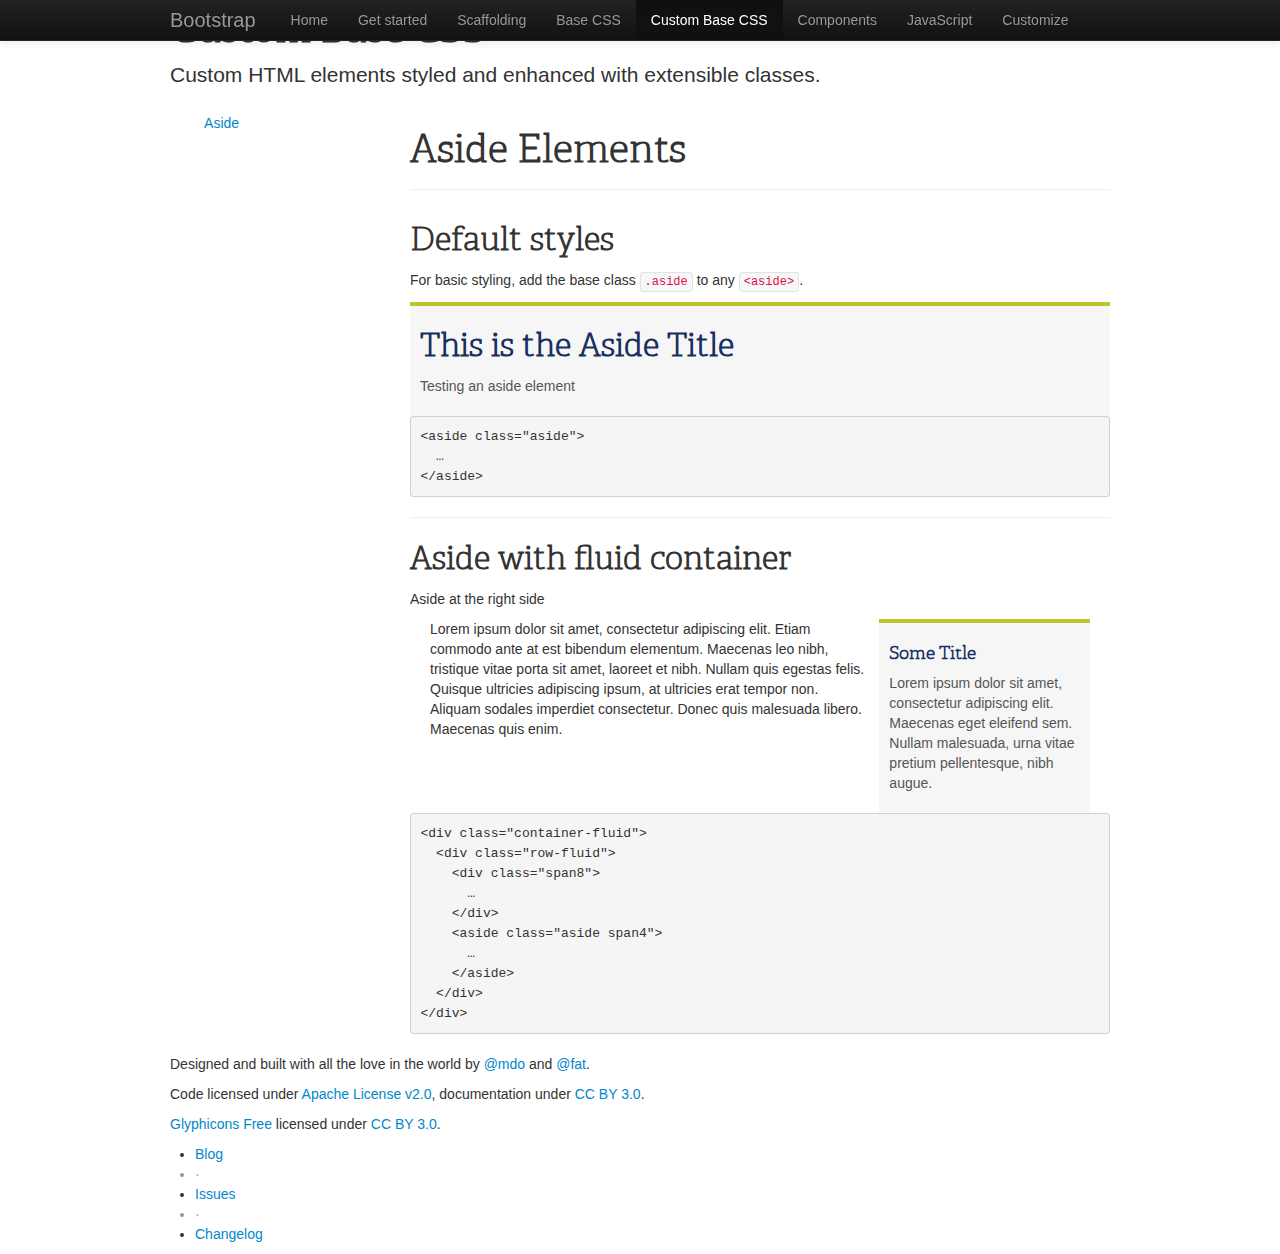
==== custom-base-css.html @ c55bcc76 "new version" ====
<!DOCTYPE html>
<html lang="en">
  <head>
    <meta charset="utf-8">
    <title>Custom · Bootstrap</title>
    <meta name="viewport" content="width=device-width, initial-scale=1.0">
    <meta name="description" content="">
    <meta name="author" content="">

    <!-- Le styles -->
    <link href="assets/css/bootstrap.css" rel="stylesheet">
    <link href="assets/css/bootstrap-responsive.css" rel="stylesheet">
    <link href="assets/css/docs.css" rel="stylesheet">
    <link href="assets/js/google-code-prettify/prettify.css" rel="stylesheet">

    <!-- Le HTML5 shim, for IE6-8 support of HTML5 elements -->
    <!--[if lt IE 9]>
      <script src="assets/js/html5shiv.js"></script>
    <![endif]-->

    <!-- Le fav and touch icons -->
    <link rel="apple-touch-icon-precomposed" sizes="144x144" href="assets/ico/apple-touch-icon-144-precomposed.png">
    <link rel="apple-touch-icon-precomposed" sizes="114x114" href="assets/ico/apple-touch-icon-114-precomposed.png">
      <link rel="apple-touch-icon-precomposed" sizes="72x72" href="assets/ico/apple-touch-icon-72-precomposed.png">
                    <link rel="apple-touch-icon-precomposed" href="assets/ico/apple-touch-icon-57-precomposed.png">
                                   <link rel="shortcut icon" href="assets/ico/favicon.png">

  </head>

  <body data-spy="scroll" data-target=".bs-docs-sidebar">

    <!-- Navbar
    ================================================== -->
    <div class="navbar navbar-inverse navbar-fixed-top">
      <div class="navbar-inner">
        <div class="container">
          <button type="button" class="btn btn-navbar" data-toggle="collapse" data-target=".nav-collapse">
            <span class="icon-bar"></span>
            <span class="icon-bar"></span>
            <span class="icon-bar"></span>
          </button>
          <a class="brand" href="./index.html">Bootstrap</a>
          <div class="nav-collapse collapse">
            <ul class="nav">
              <li class="">
                <a href="./index.html">Home</a>
              </li>
              <li class="">
                <a href="./getting-started.html">Get started</a>
              </li>
              <li class="">
                <a href="./scaffolding.html">Scaffolding</a>
              </li>
              <li class="">
                <a href="./base-css.html">Base CSS</a>
              </li>
              <li class="active">
                <a href="./custom-base-css.html">Custom Base CSS</a>
              </li>
              <li class="">
                <a href="./components.html">Components</a>
              </li>
              <li class="">
                <a href="./javascript.html">JavaScript</a>
              </li>
              <li class="">
                <a href="./customize.html">Customize</a>
              </li>
            </ul>
          </div>
        </div>
      </div>
    </div>

<!-- Subhead
================================================== -->
<header class="jumbotron subhead" id="overview">
  <div class="container">
    <h1>Custom Base CSS</h1>
    <p class="lead">Custom HTML elements styled and enhanced with extensible classes.</p>
  </div>
</header>


  <div class="container">

    <!-- Docs nav
    ================================================== -->
    <div class="row">
      <div class="span3 bs-docs-sidebar">
        <ul class="nav nav-list bs-docs-sidenav">
          <li><a href="#aside"><i class="icon-chevron-right"></i> Aside</a></li>
        </ul>
      </div>
      <div class="span9">



        <!-- Aside Elements
        ================================================== -->
        <section id="aside">
          <div class="page-header">
            <h1>Aside Elements</h1>
          </div>

          <h2>Default styles</h2>
          <p>For basic styling, add the base class <code>.aside</code> to any <code>&lt;aside&gt;</code>.</p>
          <div class="bs-docs-example">
            <aside class="aside">
              <h2>This is the Aside Title</h2>
              <p>Testing an aside element</p>
            </aside>
          </div>
<pre class="prettyprint linenums">
&lt;aside class="aside"&gt;
  …
&lt;/aside&gt;
</pre>

          <hr class="bs-docs-separator">

          <h2>Aside with fluid container</h2>
          <p>Aside at the right side</p>
          <div class="bs-docs-example">
            <div class="container-fluid">
              <div class="row-fluid">
                <div class="span8">
                  Lorem ipsum dolor sit amet, consectetur adipiscing elit. Etiam commodo ante at est bibendum elementum. Maecenas leo nibh, tristique vitae porta sit amet, laoreet et nibh. Nullam quis egestas felis. Quisque ultricies adipiscing ipsum, at ultricies erat tempor non. Aliquam sodales imperdiet consectetur. Donec quis malesuada libero. Maecenas quis enim. 
                </div>
                <aside class="aside span4">
                  <h4>Some Title</h4>
                  <p>Lorem ipsum dolor sit amet, consectetur adipiscing elit. Maecenas eget eleifend sem. Nullam malesuada, urna vitae pretium pellentesque, nibh augue.</p>
                </aside>
              </div>
            </div>
          </div>
<pre class="prettyprint linenums">
&lt;div class="container-fluid"&gt;  
  &lt;div class="row-fluid"&gt;  
    &lt;div class="span8"&gt;
      …
    &lt;/div&gt;
    &lt;aside class="aside span4"&gt;
      …
    &lt;/aside&gt;
  &lt;/div&gt;
&lt;/div&gt;
</pre>

        </section>



      </div>
    </div>

  </div>



    <!-- Footer
    ================================================== -->
    <footer class="footer">
      <div class="container">
        <p>Designed and built with all the love in the world by <a href="http://twitter.com/mdo" target="_blank">@mdo</a> and <a href="http://twitter.com/fat" target="_blank">@fat</a>.</p>
        <p>Code licensed under <a href="http://www.apache.org/licenses/LICENSE-2.0" target="_blank">Apache License v2.0</a>, documentation under <a href="http://creativecommons.org/licenses/by/3.0/">CC BY 3.0</a>.</p>
        <p><a href="http://glyphicons.com">Glyphicons Free</a> licensed under <a href="http://creativecommons.org/licenses/by/3.0/">CC BY 3.0</a>.</p>
        <ul class="footer-links">
          <li><a href="http://blog.getbootstrap.com">Blog</a></li>
          <li class="muted">&middot;</li>
          <li><a href="https://github.com/twitter/bootstrap/issues?state=open">Issues</a></li>
          <li class="muted">&middot;</li>
          <li><a href="https://github.com/twitter/bootstrap/blob/master/CHANGELOG.md">Changelog</a></li>
        </ul>
      </div>
    </footer>



    <!-- Le javascript
    ================================================== -->
    <!-- Placed at the end of the document so the pages load faster -->
    <script type="text/javascript" src="http://platform.twitter.com/widgets.js"></script>
    <script src="assets/js/jquery.js"></script>
    <script src="assets/js/bootstrap-transition.js"></script>
    <script src="assets/js/bootstrap-alert.js"></script>
    <script src="assets/js/bootstrap-modal.js"></script>
    <script src="assets/js/bootstrap-dropdown.js"></script>
    <script src="assets/js/bootstrap-scrollspy.js"></script>
    <script src="assets/js/bootstrap-tab.js"></script>
    <script src="assets/js/bootstrap-tooltip.js"></script>
    <script src="assets/js/bootstrap-popover.js"></script>
    <script src="assets/js/bootstrap-button.js"></script>
    <script src="assets/js/bootstrap-collapse.js"></script>
    <script src="assets/js/bootstrap-carousel.js"></script>
    <script src="assets/js/bootstrap-typeahead.js"></script>
    <script src="assets/js/bootstrap-affix.js"></script>

    <script src="assets/js/holder/holder.js"></script>
    <script src="assets/js/google-code-prettify/prettify.js"></script>

    <script src="assets/js/application.js"></script>



  </body>
</html>
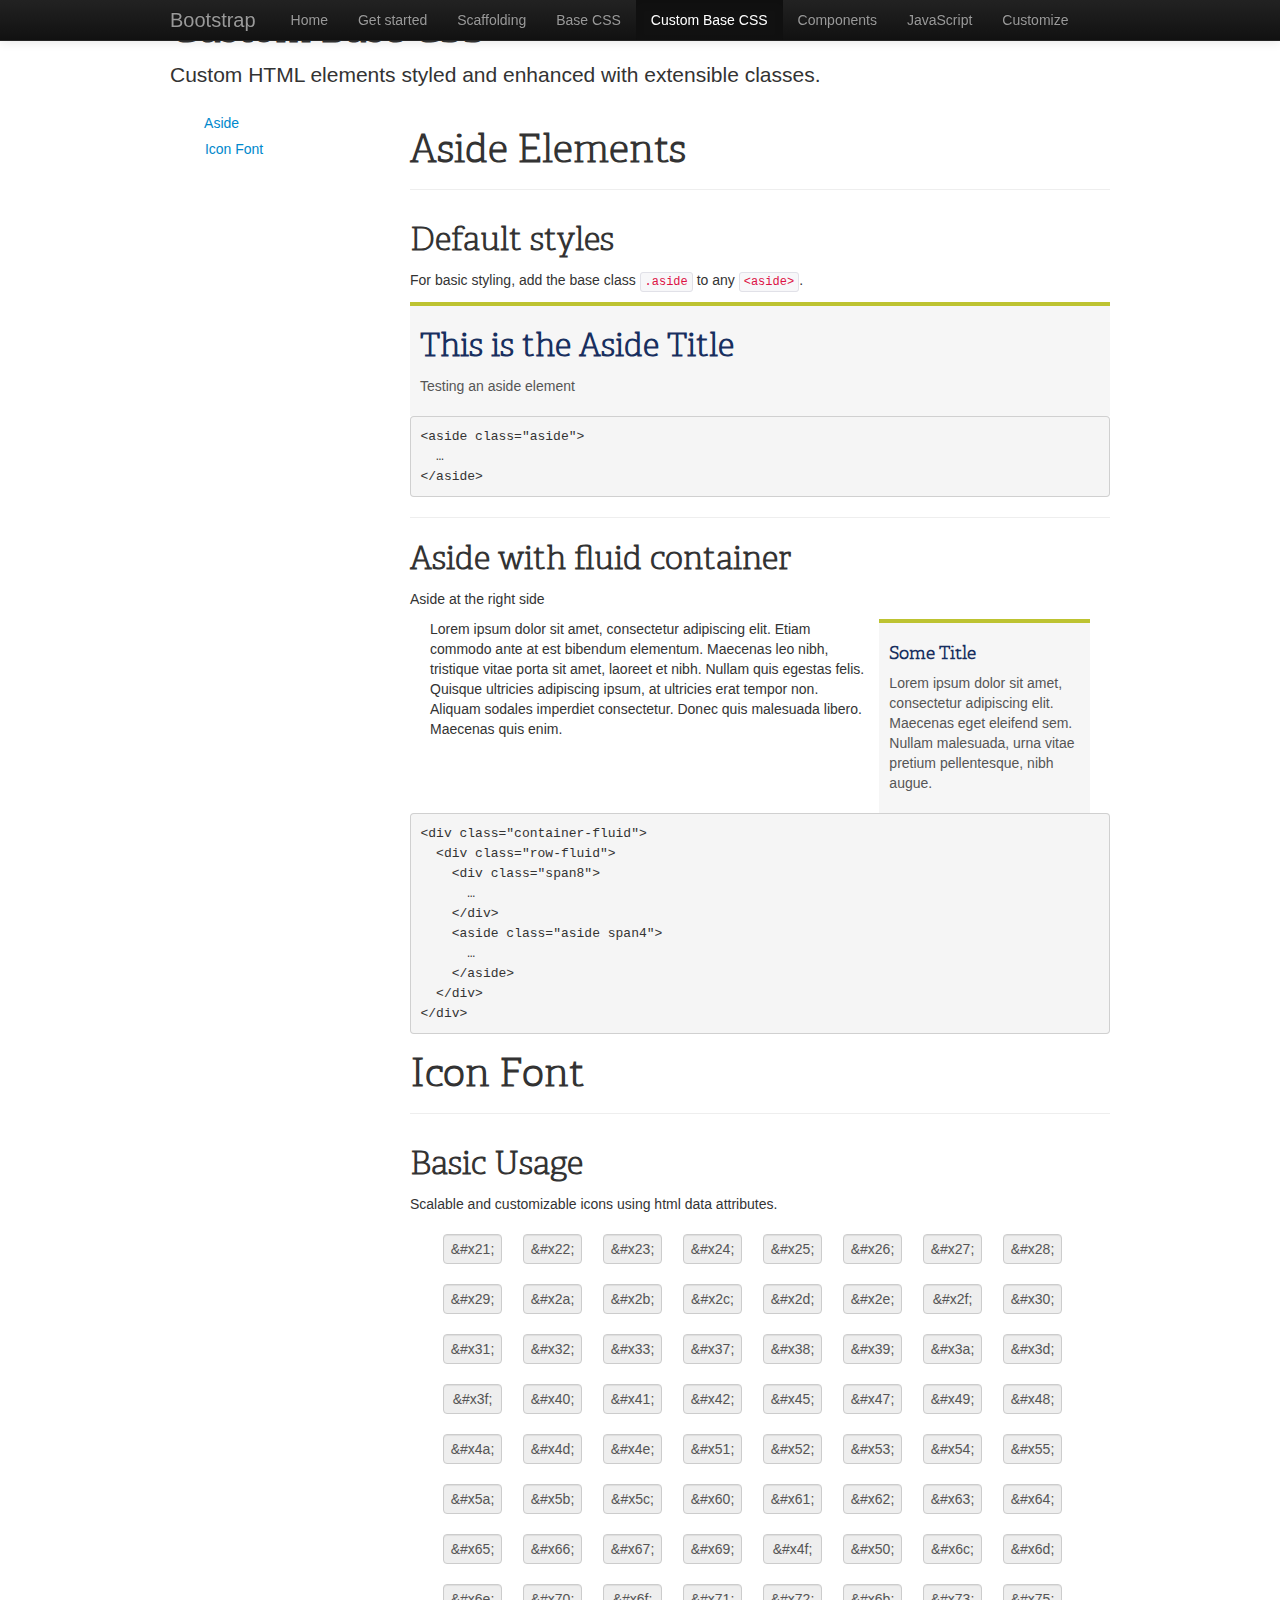
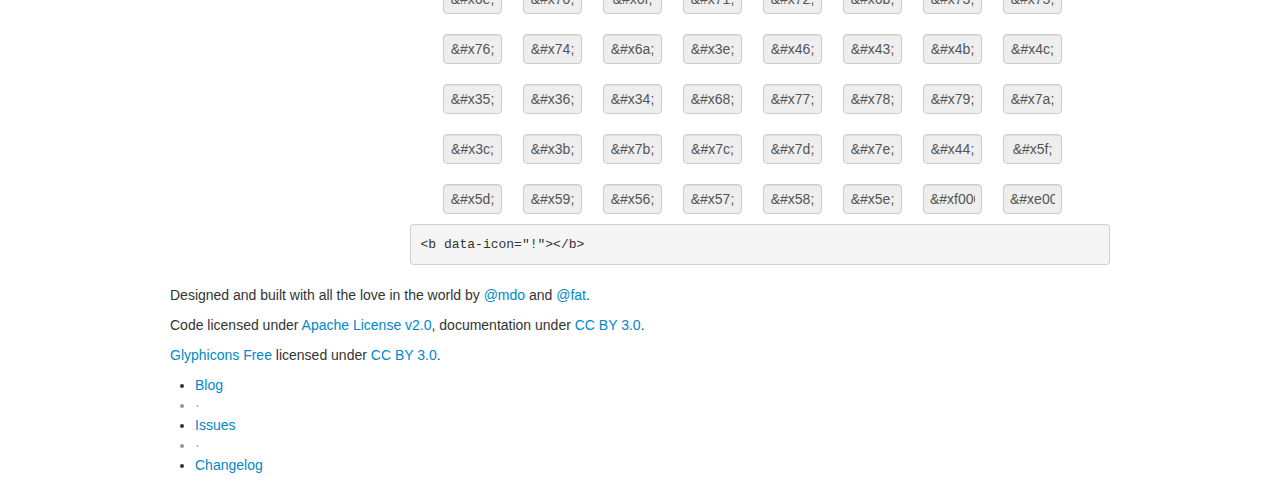
==== commit 3b4f65ad: "gh-pages documentation automatic updated" ====
--- a/custom-base-css.html
+++ b/custom-base-css.html
@@ -90,6 +90,7 @@
       <div class="span3 bs-docs-sidebar">
         <ul class="nav nav-list bs-docs-sidenav">
           <li><a href="#aside"><i class="icon-chevron-right"></i> Aside</a></li>
+          <li><a href="#icon-font"><i class="icon-chevron-right"></i> Icon Font</a></li>
         </ul>
       </div>
       <div class="span9">
@@ -150,6 +151,423 @@
         </section>
 
 
+
+        <!-- Icon Font
+        ================================================== -->
+        <section id="icon-font">
+          <div class="page-header">
+            <h1>Icon Font</h1>
+          </div>
+
+          <h2>Basic Usage</h2>
+          <p>Scalable and customizable icons using html data attributes.</p>
+          <div class="bs-docs-example">
+            <style type="text/css">
+              .ctbdoc-data-icon-wrapper {
+                font-size: 40px;
+              }
+              .ctbdoc-data-icon-wrapper b {
+                margin-left: 13px;
+              }
+              .ctbdoc-data-icon-wrapper input {
+                width: 75%;
+                margin-top: 10px;
+                text-align: center;
+              }
+            </style>
+
+            <div class="clearfix">
+              <div class="span1 ctbdoc-data-icon-wrapper">
+                <b data-icon="&#x21;"></b>
+                <input type="text" readonly="readonly" value="&amp;#x21;" />
+              </div>
+              <div class="span1 ctbdoc-data-icon-wrapper">
+                <b data-icon="&#x22;"></b>
+                <input type="text" readonly="readonly" value="&amp;#x22;" />
+              </div>
+              <div class="span1 ctbdoc-data-icon-wrapper">
+                <b data-icon="&#x23;"></b>
+                <input type="text" readonly="readonly" value="&amp;#x23;" />
+              </div>
+              <div class="span1 ctbdoc-data-icon-wrapper">
+                <b data-icon="&#x24;"></b>
+                <input type="text" readonly="readonly" value="&amp;#x24;" />
+              </div>
+              <div class="span1 ctbdoc-data-icon-wrapper">
+                <b data-icon="&#x25;"></b>
+                <input type="text" readonly="readonly" value="&amp;#x25;" />
+              </div>
+              <div class="span1 ctbdoc-data-icon-wrapper">
+                <b data-icon="&#x26;"></b>
+                <input type="text" readonly="readonly" value="&amp;#x26;" />
+              </div>
+              <div class="span1 ctbdoc-data-icon-wrapper">
+                <b data-icon="&#x27;"></b>
+                <input type="text" readonly="readonly" value="&amp;#x27;" />
+              </div>
+              <div class="span1 ctbdoc-data-icon-wrapper">
+                <b data-icon="&#x28;"></b>
+                <input type="text" readonly="readonly" value="&amp;#x28;" />
+              </div>
+              <div class="span1 ctbdoc-data-icon-wrapper">
+                <b data-icon="&#x29;"></b>
+                <input type="text" readonly="readonly" value="&amp;#x29;" />
+              </div>
+              <div class="span1 ctbdoc-data-icon-wrapper">
+                <b data-icon="&#x2a;"></b>
+                <input type="text" readonly="readonly" value="&amp;#x2a;" />
+              </div>
+              <div class="span1 ctbdoc-data-icon-wrapper">
+                <b data-icon="&#x2b;"></b>
+                <input type="text" readonly="readonly" value="&amp;#x2b;" />
+              </div>
+              <div class="span1 ctbdoc-data-icon-wrapper">
+                <b data-icon="&#x2c;"></b>
+                <input type="text" readonly="readonly" value="&amp;#x2c;" />
+              </div>
+              <div class="span1 ctbdoc-data-icon-wrapper">
+                <b data-icon="&#x2d;"></b>
+                <input type="text" readonly="readonly" value="&amp;#x2d;" />
+              </div>
+              <div class="span1 ctbdoc-data-icon-wrapper">
+                <b data-icon="&#x2e;"></b>
+                <input type="text" readonly="readonly" value="&amp;#x2e;" />
+              </div>
+              <div class="span1 ctbdoc-data-icon-wrapper">
+                <b data-icon="&#x2f;"></b>
+                <input type="text" readonly="readonly" value="&amp;#x2f;" />
+              </div>
+              <div class="span1 ctbdoc-data-icon-wrapper">
+                <b data-icon="&#x30;"></b>
+                <input type="text" readonly="readonly" value="&amp;#x30;" />
+              </div>
+              <div class="span1 ctbdoc-data-icon-wrapper">
+                <b data-icon="&#x31;"></b>
+                <input type="text" readonly="readonly" value="&amp;#x31;" />
+              </div>
+              <div class="span1 ctbdoc-data-icon-wrapper">
+                <b data-icon="&#x32;"></b>
+                <input type="text" readonly="readonly" value="&amp;#x32;" />
+              </div>
+              <div class="span1 ctbdoc-data-icon-wrapper">
+                <b data-icon="&#x33;"></b>
+                <input type="text" readonly="readonly" value="&amp;#x33;" />
+              </div>
+              <div class="span1 ctbdoc-data-icon-wrapper">
+                <b data-icon="&#x37;"></b>
+                <input type="text" readonly="readonly" value="&amp;#x37;" />
+              </div>
+              <div class="span1 ctbdoc-data-icon-wrapper">
+                <b data-icon="&#x38;"></b>
+                <input type="text" readonly="readonly" value="&amp;#x38;" />
+              </div>
+              <div class="span1 ctbdoc-data-icon-wrapper">
+                <b data-icon="&#x39;"></b>
+                <input type="text" readonly="readonly" value="&amp;#x39;" />
+              </div>
+              <div class="span1 ctbdoc-data-icon-wrapper">
+                <b data-icon="&#x3a;"></b>
+                <input type="text" readonly="readonly" value="&amp;#x3a;" />
+              </div>
+              <div class="span1 ctbdoc-data-icon-wrapper">
+                <b data-icon="&#x3d;"></b>
+                <input type="text" readonly="readonly" value="&amp;#x3d;" />
+              </div>
+              <div class="span1 ctbdoc-data-icon-wrapper">
+                <b data-icon="&#x3f;"></b>
+                <input type="text" readonly="readonly" value="&amp;#x3f;" />
+              </div>
+              <div class="span1 ctbdoc-data-icon-wrapper">
+                <b data-icon="&#x40;"></b>
+                <input type="text" readonly="readonly" value="&amp;#x40;" />
+              </div>
+              <div class="span1 ctbdoc-data-icon-wrapper">
+                <b data-icon="&#x41;"></b>
+                <input type="text" readonly="readonly" value="&amp;#x41;" />
+              </div>
+              <div class="span1 ctbdoc-data-icon-wrapper">
+                <b data-icon="&#x42;"></b>
+                <input type="text" readonly="readonly" value="&amp;#x42;" />
+              </div>
+              <div class="span1 ctbdoc-data-icon-wrapper">
+                <b data-icon="&#x45;"></b>
+                <input type="text" readonly="readonly" value="&amp;#x45;" />
+              </div>
+              <div class="span1 ctbdoc-data-icon-wrapper">
+                <b data-icon="&#x47;"></b>
+                <input type="text" readonly="readonly" value="&amp;#x47;" />
+              </div>
+              <div class="span1 ctbdoc-data-icon-wrapper">
+                <b data-icon="&#x49;"></b>
+                <input type="text" readonly="readonly" value="&amp;#x49;" />
+              </div>
+              <div class="span1 ctbdoc-data-icon-wrapper">
+                <b data-icon="&#x48;"></b>
+                <input type="text" readonly="readonly" value="&amp;#x48;" />
+              </div>
+              <div class="span1 ctbdoc-data-icon-wrapper">
+                <b data-icon="&#x4a;"></b>
+                <input type="text" readonly="readonly" value="&amp;#x4a;" />
+              </div>
+              <div class="span1 ctbdoc-data-icon-wrapper">
+                <b data-icon="&#x4d;"></b>
+                <input type="text" readonly="readonly" value="&amp;#x4d;" />
+              </div>
+              <div class="span1 ctbdoc-data-icon-wrapper">
+                <b data-icon="&#x4e;"></b>
+                <input type="text" readonly="readonly" value="&amp;#x4e;" />
+              </div>
+              <div class="span1 ctbdoc-data-icon-wrapper">
+                <b data-icon="&#x51;"></b>
+                <input type="text" readonly="readonly" value="&amp;#x51;" />
+              </div>
+              <div class="span1 ctbdoc-data-icon-wrapper">
+                <b data-icon="&#x52;"></b>
+                <input type="text" readonly="readonly" value="&amp;#x52;" />
+              </div>
+              <div class="span1 ctbdoc-data-icon-wrapper">
+                <b data-icon="&#x53;"></b>
+                <input type="text" readonly="readonly" value="&amp;#x53;" />
+              </div>
+              <div class="span1 ctbdoc-data-icon-wrapper">
+                <b data-icon="&#x54;"></b>
+                <input type="text" readonly="readonly" value="&amp;#x54;" />
+              </div>
+              <div class="span1 ctbdoc-data-icon-wrapper">
+                <b data-icon="&#x55;"></b>
+                <input type="text" readonly="readonly" value="&amp;#x55;" />
+              </div>
+              <div class="span1 ctbdoc-data-icon-wrapper">
+                <b data-icon="&#x5a;"></b>
+                <input type="text" readonly="readonly" value="&amp;#x5a;" />
+              </div>
+              <div class="span1 ctbdoc-data-icon-wrapper">
+                <b data-icon="&#x5b;"></b>
+                <input type="text" readonly="readonly" value="&amp;#x5b;" />
+              </div>
+              <div class="span1 ctbdoc-data-icon-wrapper">
+                <b data-icon="&#x5c;"></b>
+                <input type="text" readonly="readonly" value="&amp;#x5c;" />
+              </div>
+              <div class="span1 ctbdoc-data-icon-wrapper">
+                <b data-icon="&#x60;"></b>
+                <input type="text" readonly="readonly" value="&amp;#x60;" />
+              </div>
+              <div class="span1 ctbdoc-data-icon-wrapper">
+                <b data-icon="&#x61;"></b>
+                <input type="text" readonly="readonly" value="&amp;#x61;" />
+              </div>
+              <div class="span1 ctbdoc-data-icon-wrapper">
+                <b data-icon="&#x62;"></b>
+                <input type="text" readonly="readonly" value="&amp;#x62;" />
+              </div>
+              <div class="span1 ctbdoc-data-icon-wrapper">
+                <b data-icon="&#x63;"></b>
+                <input type="text" readonly="readonly" value="&amp;#x63;" />
+              </div>
+              <div class="span1 ctbdoc-data-icon-wrapper">
+                <b data-icon="&#x64;"></b>
+                <input type="text" readonly="readonly" value="&amp;#x64;" />
+              </div>
+              <div class="span1 ctbdoc-data-icon-wrapper">
+                <b data-icon="&#x65;"></b>
+                <input type="text" readonly="readonly" value="&amp;#x65;" />
+              </div>
+              <div class="span1 ctbdoc-data-icon-wrapper">
+                <b data-icon="&#x66;"></b>
+                <input type="text" readonly="readonly" value="&amp;#x66;" />
+              </div>
+              <div class="span1 ctbdoc-data-icon-wrapper">
+                <b data-icon="&#x67;"></b>
+                <input type="text" readonly="readonly" value="&amp;#x67;" />
+              </div>
+              <div class="span1 ctbdoc-data-icon-wrapper">
+                <b data-icon="&#x69;"></b>
+                <input type="text" readonly="readonly" value="&amp;#x69;" />
+              </div>
+              <div class="span1 ctbdoc-data-icon-wrapper">
+                <b data-icon="&#x4f;"></b>
+                <input type="text" readonly="readonly" value="&amp;#x4f;" />
+              </div>
+              <div class="span1 ctbdoc-data-icon-wrapper">
+                <b data-icon="&#x50;"></b>
+                <input type="text" readonly="readonly" value="&amp;#x50;" />
+              </div>
+              <div class="span1 ctbdoc-data-icon-wrapper">
+                <b data-icon="&#x6c;"></b>
+                <input type="text" readonly="readonly" value="&amp;#x6c;" />
+              </div>
+              <div class="span1 ctbdoc-data-icon-wrapper">
+                <b data-icon="&#x6d;"></b>
+                <input type="text" readonly="readonly" value="&amp;#x6d;" />
+              </div>
+              <div class="span1 ctbdoc-data-icon-wrapper">
+                <b data-icon="&#x6e;"></b>
+                <input type="text" readonly="readonly" value="&amp;#x6e;" />
+              </div>
+              <div class="span1 ctbdoc-data-icon-wrapper">
+                <b data-icon="&#x70;"></b>
+                <input type="text" readonly="readonly" value="&amp;#x70;" />
+              </div>
+              <div class="span1 ctbdoc-data-icon-wrapper">
+                <b data-icon="&#x6f;"></b>
+                <input type="text" readonly="readonly" value="&amp;#x6f;" />
+              </div>
+              <div class="span1 ctbdoc-data-icon-wrapper">
+                <b data-icon="&#x71;"></b>
+                <input type="text" readonly="readonly" value="&amp;#x71;" />
+              </div>
+              <div class="span1 ctbdoc-data-icon-wrapper">
+                <b data-icon="&#x72;"></b>
+                <input type="text" readonly="readonly" value="&amp;#x72;" />
+              </div>
+              <div class="span1 ctbdoc-data-icon-wrapper">
+                <b data-icon="&#x6b;"></b>
+                <input type="text" readonly="readonly" value="&amp;#x6b;" />
+              </div>
+              <div class="span1 ctbdoc-data-icon-wrapper">
+                <b data-icon="&#x73;"></b>
+                <input type="text" readonly="readonly" value="&amp;#x73;" />
+              </div>
+              <div class="span1 ctbdoc-data-icon-wrapper">
+                <b data-icon="&#x75;"></b>
+                <input type="text" readonly="readonly" value="&amp;#x75;" />
+              </div>
+              <div class="span1 ctbdoc-data-icon-wrapper">
+                <b data-icon="&#x76;"></b>
+                <input type="text" readonly="readonly" value="&amp;#x76;" />
+              </div>
+              <div class="span1 ctbdoc-data-icon-wrapper">
+                <b data-icon="&#x74;"></b>
+                <input type="text" readonly="readonly" value="&amp;#x74;" />
+              </div>
+              <div class="span1 ctbdoc-data-icon-wrapper">
+                <b data-icon="&#x6a;"></b>
+                <input type="text" readonly="readonly" value="&amp;#x6a;" />
+              </div>
+              <div class="span1 ctbdoc-data-icon-wrapper">
+                <b data-icon="&#x3e;"></b>
+                <input type="text" readonly="readonly" value="&amp;#x3e;" />
+              </div>
+              <div class="span1 ctbdoc-data-icon-wrapper">
+                <b data-icon="&#x46;"></b>
+                <input type="text" readonly="readonly" value="&amp;#x46;" />
+              </div>
+              <div class="span1 ctbdoc-data-icon-wrapper">
+                <b data-icon="&#x43;"></b>
+                <input type="text" readonly="readonly" value="&amp;#x43;" />
+              </div>
+              <div class="span1 ctbdoc-data-icon-wrapper">
+                <b data-icon="&#x4b;"></b>
+                <input type="text" readonly="readonly" value="&amp;#x4b;" />
+              </div>
+              <div class="span1 ctbdoc-data-icon-wrapper">
+                <b data-icon="&#x4c;"></b>
+                <input type="text" readonly="readonly" value="&amp;#x4c;" />
+              </div>
+              <div class="span1 ctbdoc-data-icon-wrapper">
+                <b data-icon="&#x35;"></b>
+                <input type="text" readonly="readonly" value="&amp;#x35;" />
+              </div>
+              <div class="span1 ctbdoc-data-icon-wrapper">
+                <b data-icon="&#x36;"></b>
+                <input type="text" readonly="readonly" value="&amp;#x36;" />
+              </div>
+              <div class="span1 ctbdoc-data-icon-wrapper">
+                <b data-icon="&#x34;"></b>
+                <input type="text" readonly="readonly" value="&amp;#x34;" />
+              </div>
+              <div class="span1 ctbdoc-data-icon-wrapper">
+                <b data-icon="&#x68;"></b>
+                <input type="text" readonly="readonly" value="&amp;#x68;" />
+              </div>
+              <div class="span1 ctbdoc-data-icon-wrapper">
+                <b data-icon="&#x77;"></b>
+                <input type="text" readonly="readonly" value="&amp;#x77;" />
+              </div>
+              <div class="span1 ctbdoc-data-icon-wrapper">
+                <b data-icon="&#x78;"></b>
+                <input type="text" readonly="readonly" value="&amp;#x78;" />
+              </div>
+              <div class="span1 ctbdoc-data-icon-wrapper">
+                <b data-icon="&#x79;"></b>
+                <input type="text" readonly="readonly" value="&amp;#x79;" />
+              </div>
+              <div class="span1 ctbdoc-data-icon-wrapper">
+                <b data-icon="&#x7a;"></b>
+                <input type="text" readonly="readonly" value="&amp;#x7a;" />
+              </div>
+              <div class="span1 ctbdoc-data-icon-wrapper">
+                <b data-icon="&#x3c;"></b>
+                <input type="text" readonly="readonly" value="&amp;#x3c;" />
+              </div>
+              <div class="span1 ctbdoc-data-icon-wrapper">
+                <b data-icon="&#x3b;"></b>
+                <input type="text" readonly="readonly" value="&amp;#x3b;" />
+              </div>
+              <div class="span1 ctbdoc-data-icon-wrapper">
+                <b data-icon="&#x7b;"></b>
+                <input type="text" readonly="readonly" value="&amp;#x7b;" />
+              </div>
+              <div class="span1 ctbdoc-data-icon-wrapper">
+                <b data-icon="&#x7c;"></b>
+                <input type="text" readonly="readonly" value="&amp;#x7c;" />
+              </div>
+              <div class="span1 ctbdoc-data-icon-wrapper">
+                <b data-icon="&#x7d;"></b>
+                <input type="text" readonly="readonly" value="&amp;#x7d;" />
+              </div>
+              <div class="span1 ctbdoc-data-icon-wrapper">
+                <b data-icon="&#x7e;"></b>
+                <input type="text" readonly="readonly" value="&amp;#x7e;" />
+              </div>
+              <div class="span1 ctbdoc-data-icon-wrapper">
+                <b data-icon="&#x44;"></b>
+                <input type="text" readonly="readonly" value="&amp;#x44;" />
+              </div>
+              <div class="span1 ctbdoc-data-icon-wrapper">
+                <b data-icon="&#x5f;"></b>
+                <input type="text" readonly="readonly" value="&amp;#x5f;" />
+              </div>
+              <div class="span1 ctbdoc-data-icon-wrapper">
+                <b data-icon="&#x5d;"></b>
+                <input type="text" readonly="readonly" value="&amp;#x5d;" />
+              </div>
+              <div class="span1 ctbdoc-data-icon-wrapper">
+                <b data-icon="&#x59;"></b>
+                <input type="text" readonly="readonly" value="&amp;#x59;" />
+              </div>
+              <div class="span1 ctbdoc-data-icon-wrapper">
+                <b data-icon="&#x56;"></b>
+                <input type="text" readonly="readonly" value="&amp;#x56;" />
+              </div>
+              <div class="span1 ctbdoc-data-icon-wrapper">
+                <b data-icon="&#x57;"></b>
+                <input type="text" readonly="readonly" value="&amp;#x57;" />
+              </div>
+              <div class="span1 ctbdoc-data-icon-wrapper">
+                <b data-icon="&#x58;"></b>
+                <input type="text" readonly="readonly" value="&amp;#x58;" />
+              </div>
+              <div class="span1 ctbdoc-data-icon-wrapper">
+                <b data-icon="&#x5e;"></b>
+                <input type="text" readonly="readonly" value="&amp;#x5e;" />
+              </div>
+              <div class="span1 ctbdoc-data-icon-wrapper">
+                <b data-icon="&#xf0000;"></b>
+                <input type="text" readonly="readonly" value="&amp;#xf0000;" />
+              </div>
+              <div class="span1 ctbdoc-data-icon-wrapper">
+                <b data-icon="&#xe000;"></b>
+                <input type="text" readonly="readonly" value="&amp;#xe000;" />
+              </div>
+            </div>
+          </div>
+<pre class="prettyprint linenums">
+&lt;b data-icon="&#x21;"&gt;&lt;/b&gt;
+</pre>
+
+        </section>
 
       </div>
     </div>
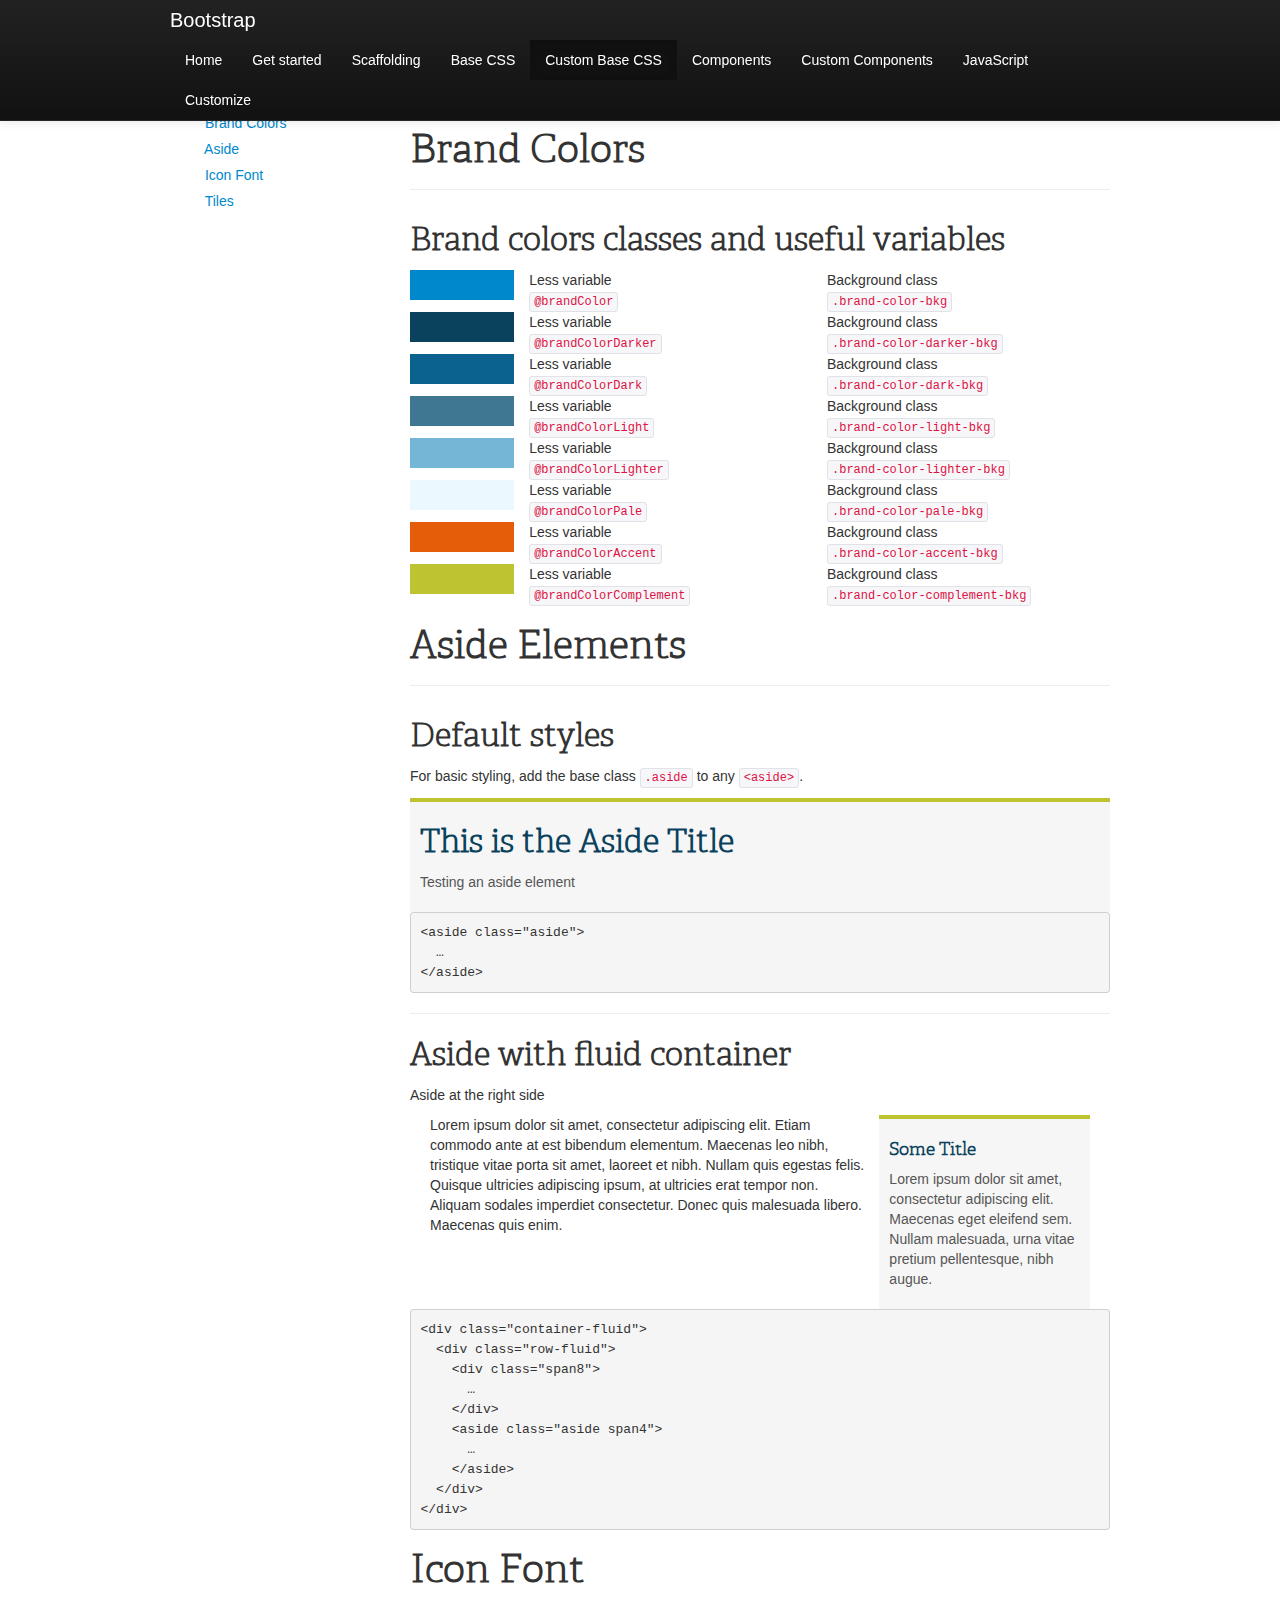
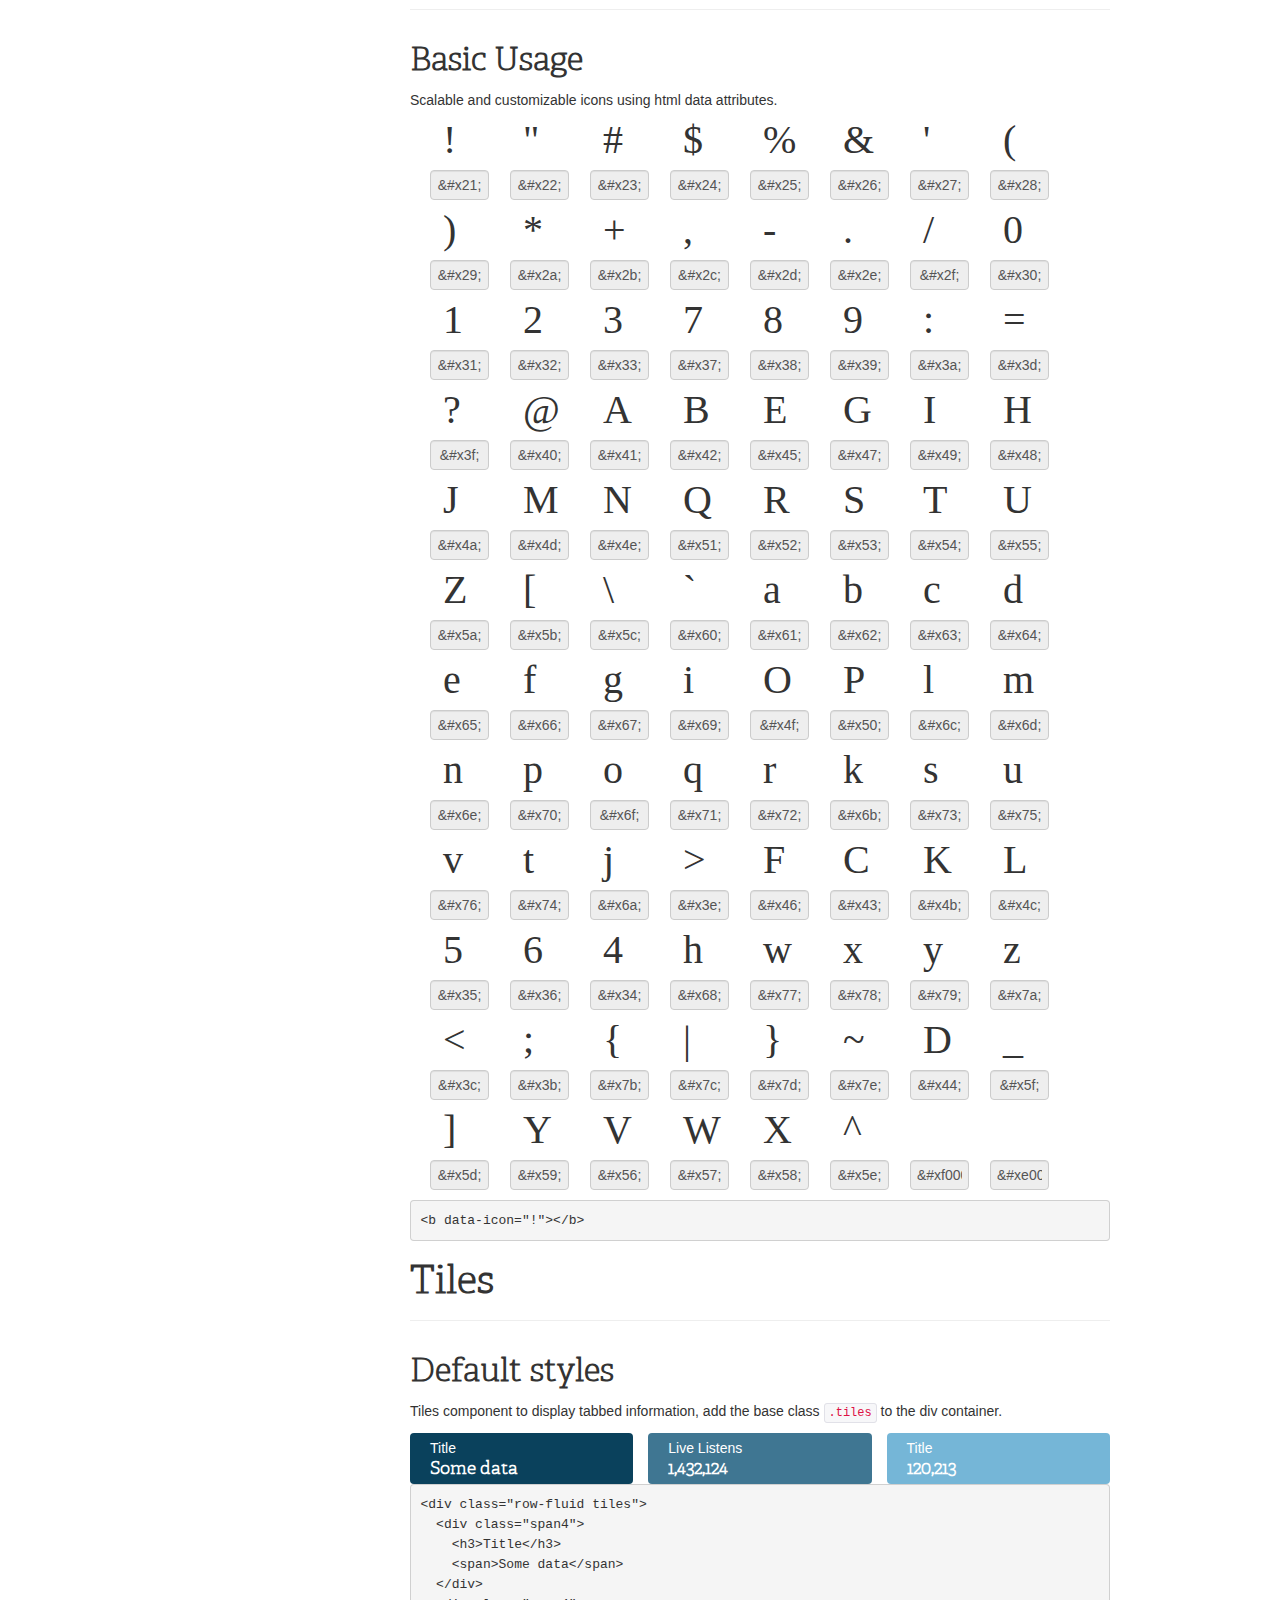
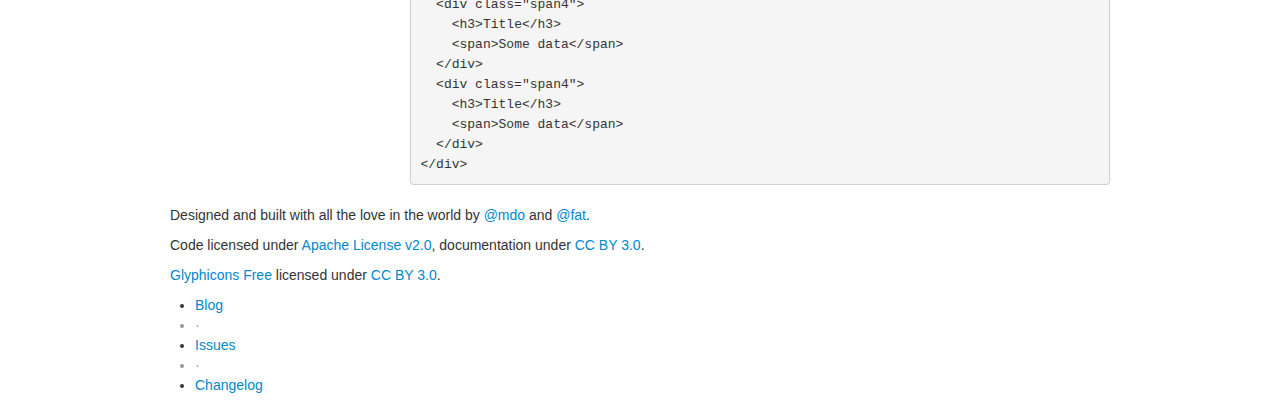
==== commit 8b684082: "gh-pages documentation automatic updated" ====
--- a/custom-base-css.html
+++ b/custom-base-css.html
@@ -61,6 +61,9 @@
                 <a href="./components.html">Components</a>
               </li>
               <li class="">
+                <a href="./custom-components.html">Custom Components</a>
+              </li>
+              <li class="">
                 <a href="./javascript.html">JavaScript</a>
               </li>
               <li class="">
@@ -89,12 +92,76 @@
     <div class="row">
       <div class="span3 bs-docs-sidebar">
         <ul class="nav nav-list bs-docs-sidenav">
+          <li><a href="#brand-colors"><i class="icon-chevron-right"></i> Brand Colors</a></li>
           <li><a href="#aside"><i class="icon-chevron-right"></i> Aside</a></li>
           <li><a href="#icon-font"><i class="icon-chevron-right"></i> Icon Font</a></li>
+          <li><a href="#tiles"><i class="icon-chevron-right"></i> Tiles</a></li>
         </ul>
       </div>
       <div class="span9">
 
+
+        <!-- Brand Colors
+        ================================================== -->
+        <section id="brand-colors">
+          <div class="page-header">
+            <h1>Brand Colors</h1>
+          </div>
+
+          <h2>Brand colors classes and useful variables</h2>
+          <div class="bs-docs-example">
+
+            <div class="row-fluid">
+              <div class="span2 brand-color-bkg"></div>
+              <div class="span5">Less variable <br><code>@brandColor</code></div>
+              <div class="span5">Background class <br><code>.brand-color-bkg</code></div>
+            </div>
+
+            <div class="row-fluid">
+              <div class="span2 brand-color-darker-bkg"></div>
+              <div class="span5">Less variable <br><code>@brandColorDarker</code></div>
+              <div class="span5">Background class <br><code>.brand-color-darker-bkg</code></div>
+            </div>
+
+            <div class="row-fluid">
+              <div class="span2 brand-color-dark-bkg"></div>
+              <div class="span5">Less variable <br><code>@brandColorDark</code></div>
+              <div class="span5">Background class <br><code>.brand-color-dark-bkg</code></div>
+            </div>
+
+            <div class="row-fluid">
+              <div class="span2 brand-color-light-bkg"></div>
+              <div class="span5">Less variable <br><code>@brandColorLight</code></div>
+              <div class="span5">Background class <br><code>.brand-color-light-bkg</code></div>
+            </div>
+
+            <div class="row-fluid">
+              <div class="span2 brand-color-lighter-bkg"></div>
+              <div class="span5">Less variable <br><code>@brandColorLighter</code></div>
+              <div class="span5">Background class <br><code>.brand-color-lighter-bkg</code></div>
+            </div>
+
+            <div class="row-fluid">
+              <div class="span2 brand-color-pale-bkg"></div>
+              <div class="span5">Less variable <br><code>@brandColorPale</code></div>
+              <div class="span5">Background class <br><code>.brand-color-pale-bkg</code></div>
+            </div>
+
+            <div class="row-fluid">
+              <div class="span2 brand-color-accent-bkg"></div>
+              <div class="span5">Less variable <br><code>@brandColorAccent</code></div>
+              <div class="span5">Background class <br><code>.brand-color-accent-bkg</code></div>
+            </div>
+
+            <div class="row-fluid">
+              <div class="span2 brand-color-complement-bkg"></div>
+              <div class="span5">Less variable <br><code>@brandColorComplement</code></div>
+              <div class="span5">Background class <br><code>.brand-color-complement-bkg</code></div>
+            </div>
+
+          </div>
+
+        </section>
 
 
         <!-- Aside Elements
@@ -565,6 +632,55 @@
           </div>
 <pre class="prettyprint linenums">
 &lt;b data-icon="&#x21;"&gt;&lt;/b&gt;
+</pre>
+        </section>
+
+
+
+        <!-- Tiles
+        ================================================== -->
+        <section id="tiles">
+          <div class="page-header">
+            <h1>Tiles</h1>
+          </div>
+
+          <h2>Default styles</h2>
+          <p>Tiles component to display tabbed information, add the base class <code>.tiles</code> to the div container.</p>
+          <div class="bs-docs-example">
+            
+            <div class="row-fluid tiles">
+              <div class="span4">
+                <h3>Title</h3>
+                <span>Some data</span>
+              </div>
+              <div class="span4">
+                <h3>Live Listens</h3>
+                <span>1,432,124</span>
+              </div>
+              <div class="span4">
+                <h3>Title</h3>
+                <span>120,213</span>
+              </div>
+            </div>
+
+          </div>
+<pre class="prettyprint linenums">
+&lt;div class="row-fluid tiles"&gt;
+  &lt;div class="span4"&gt;
+    &lt;h3&gt;Title&lt;/h3&gt;
+    &lt;span&gt;Some data&lt;/span&gt;
+  &lt;/div&gt;
+  &lt;div class="span4"&gt;
+    &lt;h3&gt;Title&lt;/h3&gt;
+    &lt;span&gt;Some data&lt;/span&gt;
+  &lt;/div&gt;
+  &lt;div class="span4"&gt;
+    &lt;h3&gt;Title&lt;/h3&gt;
+    &lt;span&gt;Some data&lt;/span&gt;
+  &lt;/div&gt;
+&lt;/div&gt;
+</pre>
+
 </pre>
 
         </section>
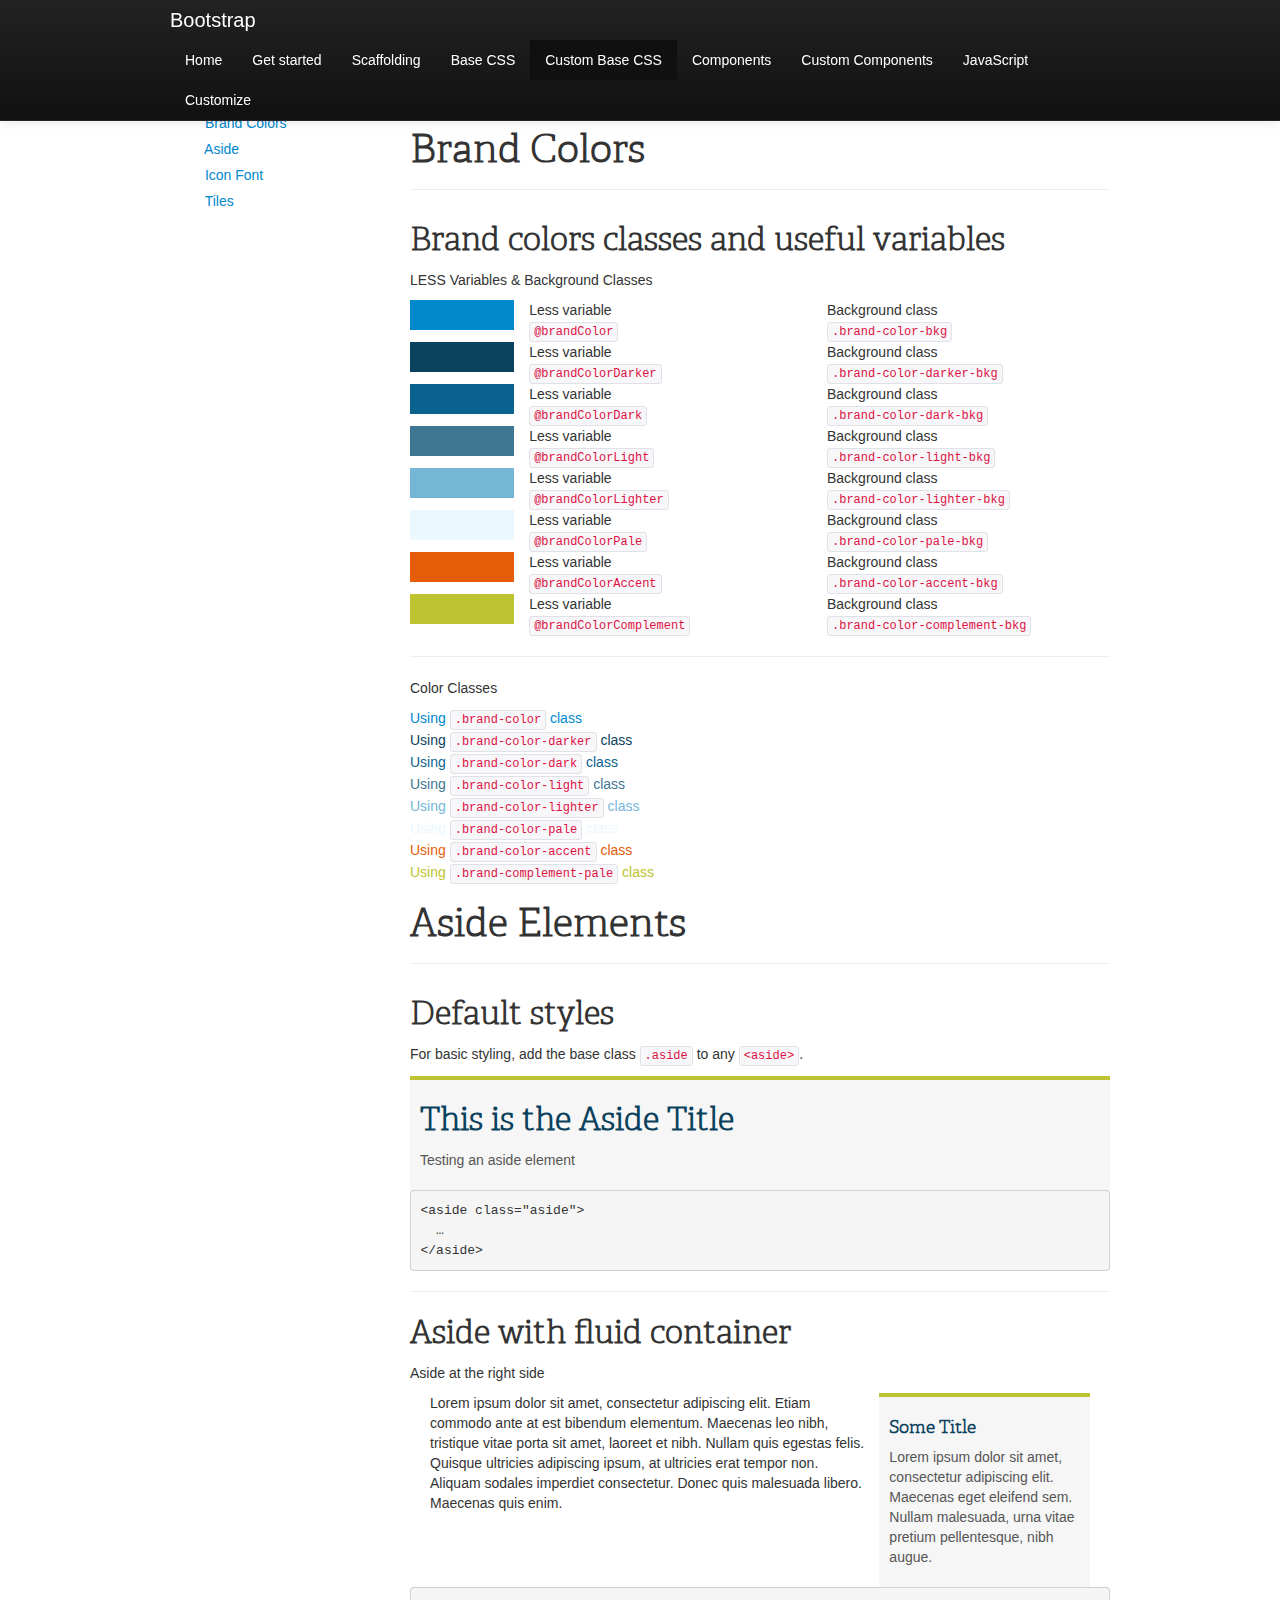
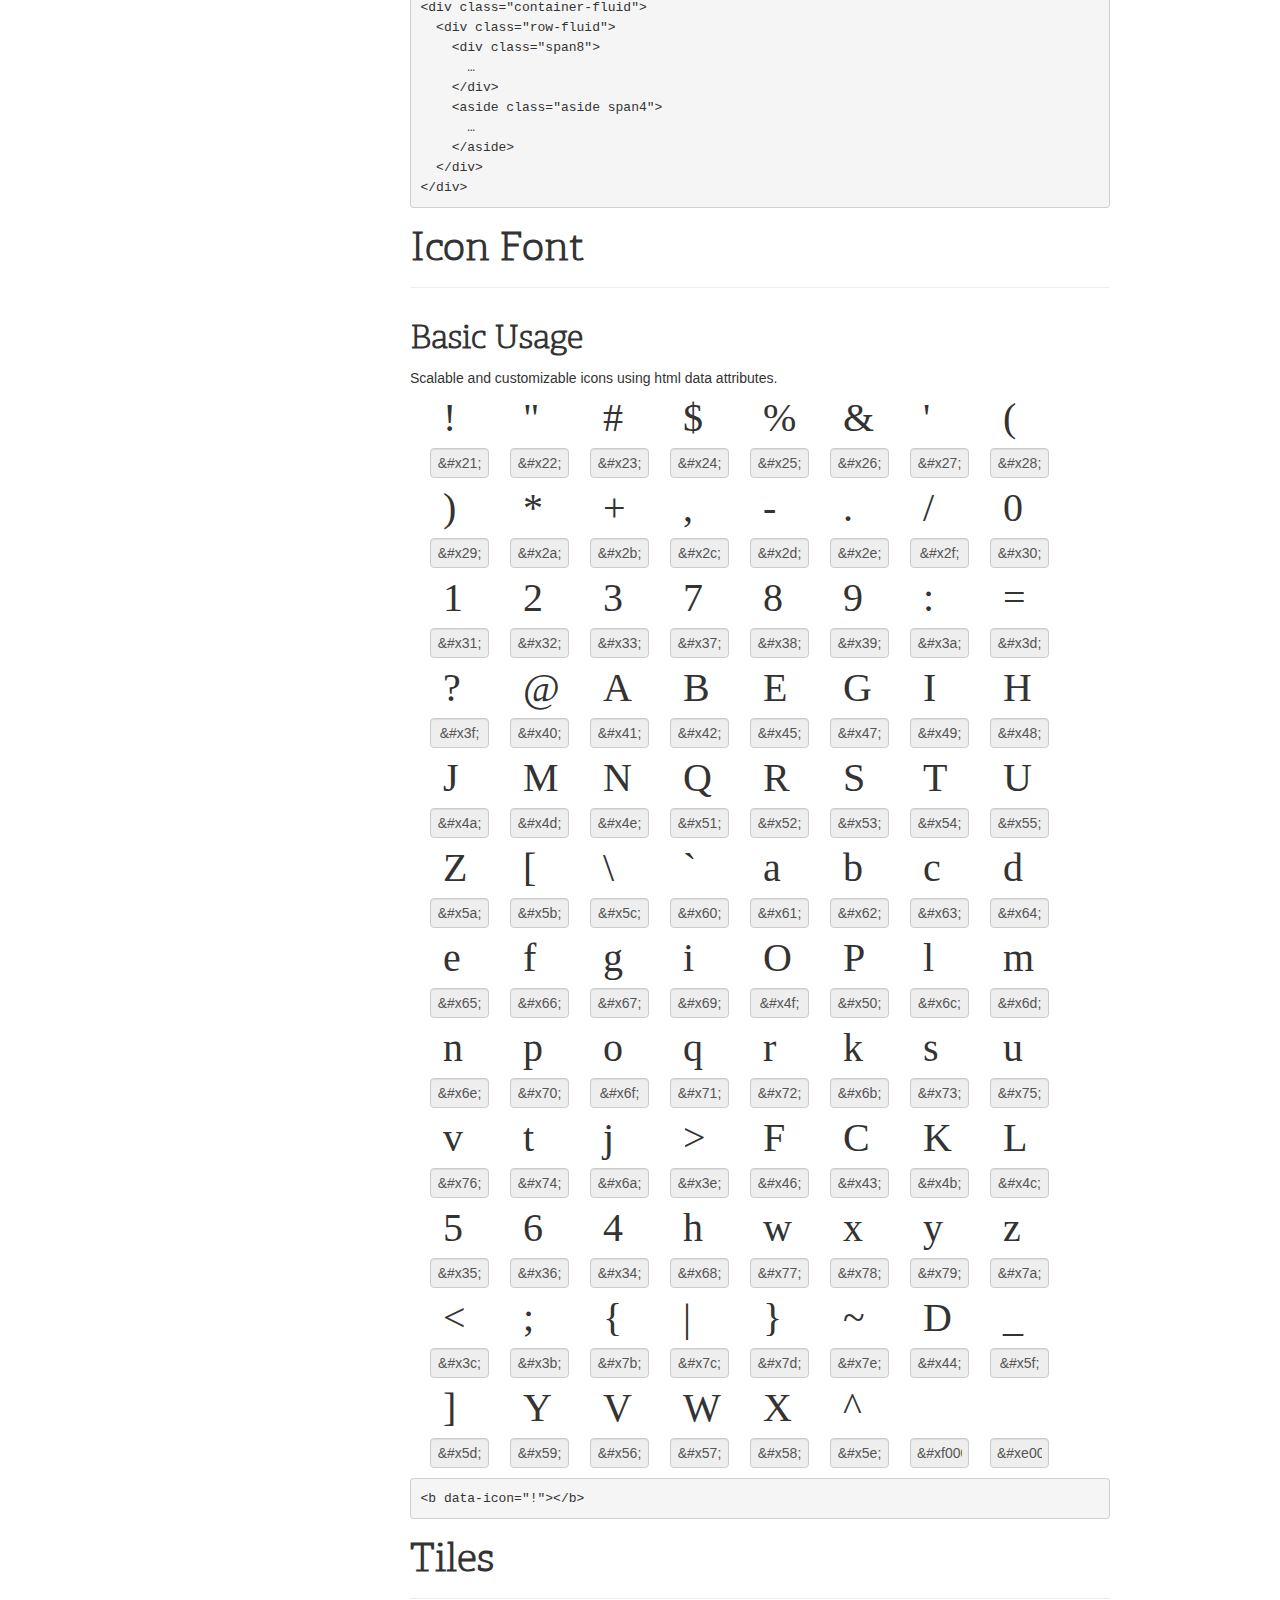
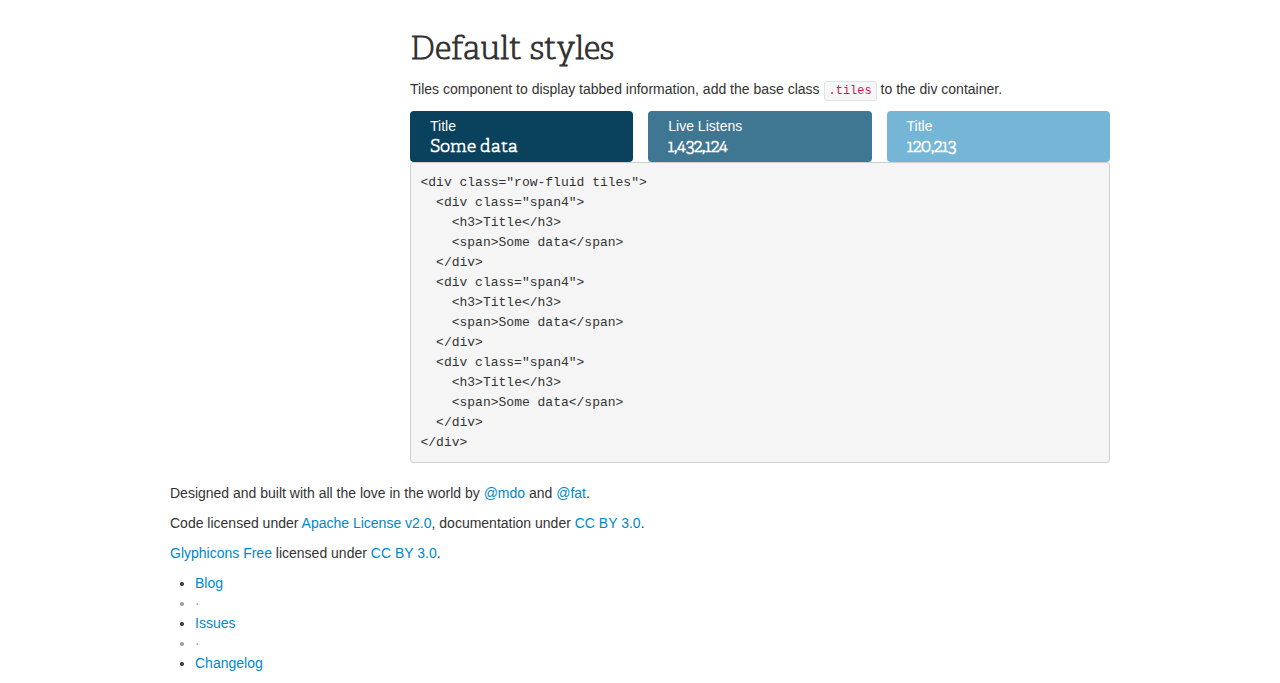
==== commit 18b58a97: "gh-pages documentation automatic updated" ====
--- a/custom-base-css.html
+++ b/custom-base-css.html
@@ -109,6 +109,8 @@
           </div>
 
           <h2>Brand colors classes and useful variables</h2>
+
+          <p>LESS Variables & Background Classes</p>
           <div class="bs-docs-example">
 
             <div class="row-fluid">
@@ -160,6 +162,45 @@
             </div>
 
           </div>
+
+          <hr class="bs-docs-separator">
+
+          <p>Color Classes</p>
+          <div class="bs-docs-example">
+
+            <div>
+              <span class="brand-color">Using <code>.brand-color</code> class</span>
+            </div>
+
+            <div>
+              <span class="brand-color-darker">Using <code>.brand-color-darker</code> class</span>
+            </div>
+
+            <div>
+              <span class="brand-color-dark">Using <code>.brand-color-dark</code> class</span>
+            </div>
+
+            <div>
+              <span class="brand-color-light">Using <code>.brand-color-light</code> class</span>
+            </div>
+
+            <div>
+              <span class="brand-color-lighter">Using <code>.brand-color-lighter</code> class</span>
+            </div>
+
+            <div>
+              <span class="brand-color-pale">Using <code>.brand-color-pale</code> class</span>
+            </div>
+
+            <div>
+              <span class="brand-color-accent">Using <code>.brand-color-accent</code> class</span>
+            </div>
+
+            <div>
+              <span class="brand-color-complement">Using <code>.brand-complement-pale</code> class</span>
+            </div>
+
+          </div>          
 
         </section>
 
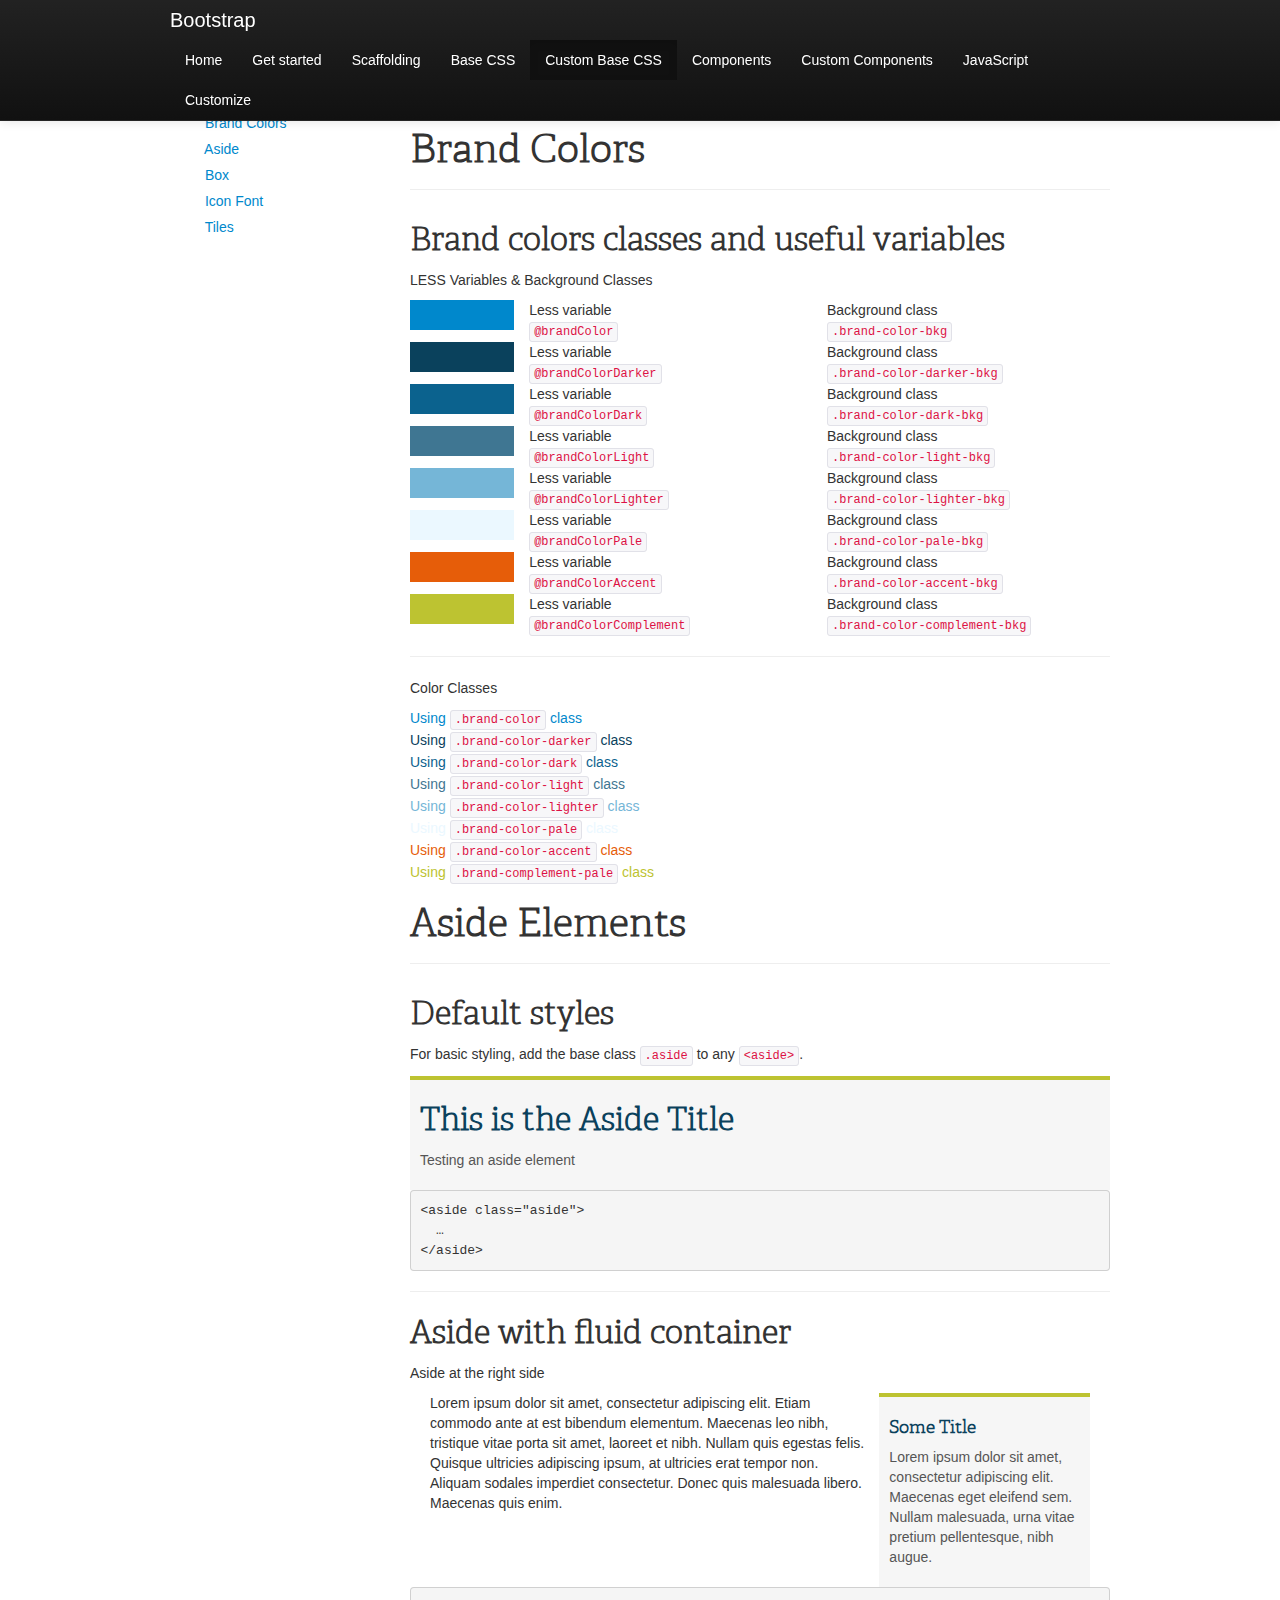
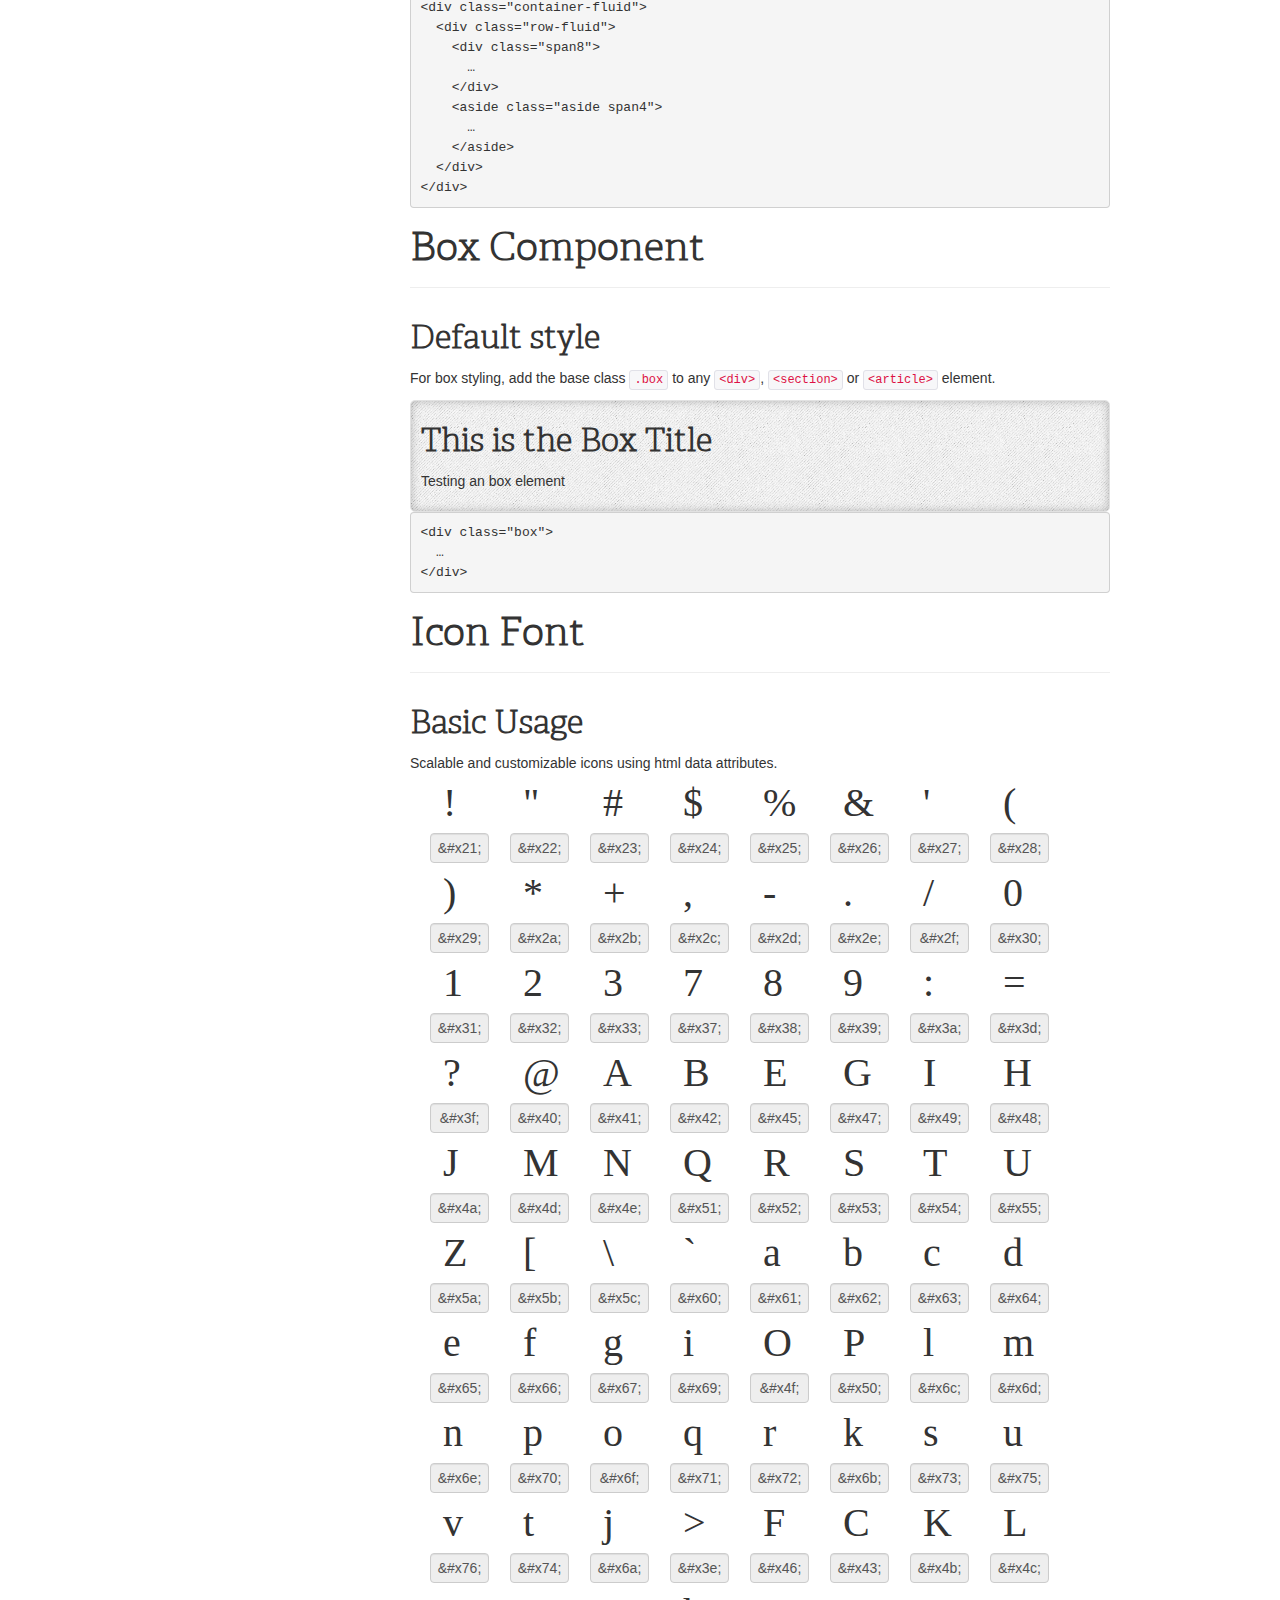
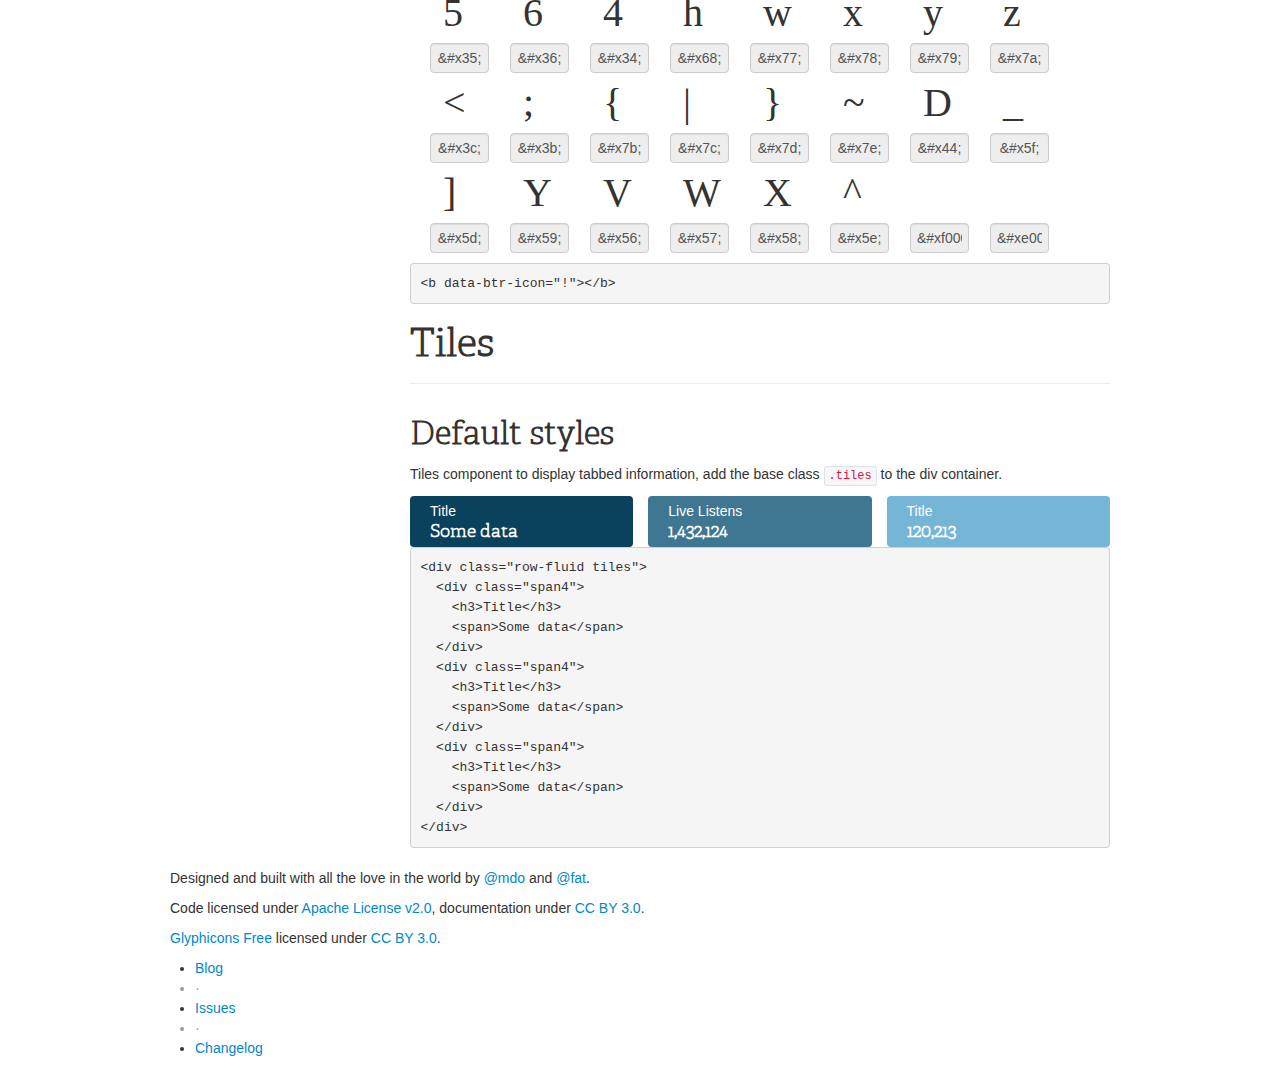
==== commit 123a24b2: "gh-pages documentation automatic updated" ====
--- a/custom-base-css.html
+++ b/custom-base-css.html
@@ -94,6 +94,7 @@
         <ul class="nav nav-list bs-docs-sidenav">
           <li><a href="#brand-colors"><i class="icon-chevron-right"></i> Brand Colors</a></li>
           <li><a href="#aside"><i class="icon-chevron-right"></i> Aside</a></li>
+          <li><a href="#box"><i class="icon-chevron-right"></i> Box</a></li>
           <li><a href="#icon-font"><i class="icon-chevron-right"></i> Icon Font</a></li>
           <li><a href="#tiles"><i class="icon-chevron-right"></i> Tiles</a></li>
         </ul>
@@ -258,6 +259,30 @@
 
         </section>
 
+
+
+        <!-- Box Component
+        ================================================== -->
+        <section id="box">
+          <div class="page-header">
+            <h1>Box Component</h1>
+          </div>
+
+          <h2>Default style</h2>
+          <p>For box styling, add the base class <code>.box</code> to any <code>&lt;div&gt;</code>, <code>&lt;section&gt;</code> or <code>&lt;article&gt;</code> element.</p>
+          <div class="bs-docs-example">
+            <div class="box">
+              <h2>This is the Box Title</h2>
+              <p>Testing an box element</p>
+            </div>
+          </div>
+<pre class="prettyprint linenums">
+&lt;div class="box"&gt;
+  …
+&lt;/div&gt;
+</pre>
+
+        </section>
 
 
         <!-- Icon Font
@@ -286,393 +311,393 @@
 
             <div class="clearfix">
               <div class="span1 ctbdoc-data-icon-wrapper">
-                <b data-icon="&#x21;"></b>
+                <b data-btr-icon="&#x21;"></b>
                 <input type="text" readonly="readonly" value="&amp;#x21;" />
               </div>
               <div class="span1 ctbdoc-data-icon-wrapper">
-                <b data-icon="&#x22;"></b>
+                <b data-btr-icon="&#x22;"></b>
                 <input type="text" readonly="readonly" value="&amp;#x22;" />
               </div>
               <div class="span1 ctbdoc-data-icon-wrapper">
-                <b data-icon="&#x23;"></b>
+                <b data-btr-icon="&#x23;"></b>
                 <input type="text" readonly="readonly" value="&amp;#x23;" />
               </div>
               <div class="span1 ctbdoc-data-icon-wrapper">
-                <b data-icon="&#x24;"></b>
+                <b data-btr-icon="&#x24;"></b>
                 <input type="text" readonly="readonly" value="&amp;#x24;" />
               </div>
               <div class="span1 ctbdoc-data-icon-wrapper">
-                <b data-icon="&#x25;"></b>
+                <b data-btr-icon="&#x25;"></b>
                 <input type="text" readonly="readonly" value="&amp;#x25;" />
               </div>
               <div class="span1 ctbdoc-data-icon-wrapper">
-                <b data-icon="&#x26;"></b>
+                <b data-btr-icon="&#x26;"></b>
                 <input type="text" readonly="readonly" value="&amp;#x26;" />
               </div>
               <div class="span1 ctbdoc-data-icon-wrapper">
-                <b data-icon="&#x27;"></b>
+                <b data-btr-icon="&#x27;"></b>
                 <input type="text" readonly="readonly" value="&amp;#x27;" />
               </div>
               <div class="span1 ctbdoc-data-icon-wrapper">
-                <b data-icon="&#x28;"></b>
+                <b data-btr-icon="&#x28;"></b>
                 <input type="text" readonly="readonly" value="&amp;#x28;" />
               </div>
               <div class="span1 ctbdoc-data-icon-wrapper">
-                <b data-icon="&#x29;"></b>
+                <b data-btr-icon="&#x29;"></b>
                 <input type="text" readonly="readonly" value="&amp;#x29;" />
               </div>
               <div class="span1 ctbdoc-data-icon-wrapper">
-                <b data-icon="&#x2a;"></b>
+                <b data-btr-icon="&#x2a;"></b>
                 <input type="text" readonly="readonly" value="&amp;#x2a;" />
               </div>
               <div class="span1 ctbdoc-data-icon-wrapper">
-                <b data-icon="&#x2b;"></b>
+                <b data-btr-icon="&#x2b;"></b>
                 <input type="text" readonly="readonly" value="&amp;#x2b;" />
               </div>
               <div class="span1 ctbdoc-data-icon-wrapper">
-                <b data-icon="&#x2c;"></b>
+                <b data-btr-icon="&#x2c;"></b>
                 <input type="text" readonly="readonly" value="&amp;#x2c;" />
               </div>
               <div class="span1 ctbdoc-data-icon-wrapper">
-                <b data-icon="&#x2d;"></b>
+                <b data-btr-icon="&#x2d;"></b>
                 <input type="text" readonly="readonly" value="&amp;#x2d;" />
               </div>
               <div class="span1 ctbdoc-data-icon-wrapper">
-                <b data-icon="&#x2e;"></b>
+                <b data-btr-icon="&#x2e;"></b>
                 <input type="text" readonly="readonly" value="&amp;#x2e;" />
               </div>
               <div class="span1 ctbdoc-data-icon-wrapper">
-                <b data-icon="&#x2f;"></b>
+                <b data-btr-icon="&#x2f;"></b>
                 <input type="text" readonly="readonly" value="&amp;#x2f;" />
               </div>
               <div class="span1 ctbdoc-data-icon-wrapper">
-                <b data-icon="&#x30;"></b>
+                <b data-btr-icon="&#x30;"></b>
                 <input type="text" readonly="readonly" value="&amp;#x30;" />
               </div>
               <div class="span1 ctbdoc-data-icon-wrapper">
-                <b data-icon="&#x31;"></b>
+                <b data-btr-icon="&#x31;"></b>
                 <input type="text" readonly="readonly" value="&amp;#x31;" />
               </div>
               <div class="span1 ctbdoc-data-icon-wrapper">
-                <b data-icon="&#x32;"></b>
+                <b data-btr-icon="&#x32;"></b>
                 <input type="text" readonly="readonly" value="&amp;#x32;" />
               </div>
               <div class="span1 ctbdoc-data-icon-wrapper">
-                <b data-icon="&#x33;"></b>
+                <b data-btr-icon="&#x33;"></b>
                 <input type="text" readonly="readonly" value="&amp;#x33;" />
               </div>
               <div class="span1 ctbdoc-data-icon-wrapper">
-                <b data-icon="&#x37;"></b>
+                <b data-btr-icon="&#x37;"></b>
                 <input type="text" readonly="readonly" value="&amp;#x37;" />
               </div>
               <div class="span1 ctbdoc-data-icon-wrapper">
-                <b data-icon="&#x38;"></b>
+                <b data-btr-icon="&#x38;"></b>
                 <input type="text" readonly="readonly" value="&amp;#x38;" />
               </div>
               <div class="span1 ctbdoc-data-icon-wrapper">
-                <b data-icon="&#x39;"></b>
+                <b data-btr-icon="&#x39;"></b>
                 <input type="text" readonly="readonly" value="&amp;#x39;" />
               </div>
               <div class="span1 ctbdoc-data-icon-wrapper">
-                <b data-icon="&#x3a;"></b>
+                <b data-btr-icon="&#x3a;"></b>
                 <input type="text" readonly="readonly" value="&amp;#x3a;" />
               </div>
               <div class="span1 ctbdoc-data-icon-wrapper">
-                <b data-icon="&#x3d;"></b>
+                <b data-btr-icon="&#x3d;"></b>
                 <input type="text" readonly="readonly" value="&amp;#x3d;" />
               </div>
               <div class="span1 ctbdoc-data-icon-wrapper">
-                <b data-icon="&#x3f;"></b>
+                <b data-btr-icon="&#x3f;"></b>
                 <input type="text" readonly="readonly" value="&amp;#x3f;" />
               </div>
               <div class="span1 ctbdoc-data-icon-wrapper">
-                <b data-icon="&#x40;"></b>
+                <b data-btr-icon="&#x40;"></b>
                 <input type="text" readonly="readonly" value="&amp;#x40;" />
               </div>
               <div class="span1 ctbdoc-data-icon-wrapper">
-                <b data-icon="&#x41;"></b>
+                <b data-btr-icon="&#x41;"></b>
                 <input type="text" readonly="readonly" value="&amp;#x41;" />
               </div>
               <div class="span1 ctbdoc-data-icon-wrapper">
-                <b data-icon="&#x42;"></b>
+                <b data-btr-icon="&#x42;"></b>
                 <input type="text" readonly="readonly" value="&amp;#x42;" />
               </div>
               <div class="span1 ctbdoc-data-icon-wrapper">
-                <b data-icon="&#x45;"></b>
+                <b data-btr-icon="&#x45;"></b>
                 <input type="text" readonly="readonly" value="&amp;#x45;" />
               </div>
               <div class="span1 ctbdoc-data-icon-wrapper">
-                <b data-icon="&#x47;"></b>
+                <b data-btr-icon="&#x47;"></b>
                 <input type="text" readonly="readonly" value="&amp;#x47;" />
               </div>
               <div class="span1 ctbdoc-data-icon-wrapper">
-                <b data-icon="&#x49;"></b>
+                <b data-btr-icon="&#x49;"></b>
                 <input type="text" readonly="readonly" value="&amp;#x49;" />
               </div>
               <div class="span1 ctbdoc-data-icon-wrapper">
-                <b data-icon="&#x48;"></b>
+                <b data-btr-icon="&#x48;"></b>
                 <input type="text" readonly="readonly" value="&amp;#x48;" />
               </div>
               <div class="span1 ctbdoc-data-icon-wrapper">
-                <b data-icon="&#x4a;"></b>
+                <b data-btr-icon="&#x4a;"></b>
                 <input type="text" readonly="readonly" value="&amp;#x4a;" />
               </div>
               <div class="span1 ctbdoc-data-icon-wrapper">
-                <b data-icon="&#x4d;"></b>
+                <b data-btr-icon="&#x4d;"></b>
                 <input type="text" readonly="readonly" value="&amp;#x4d;" />
               </div>
               <div class="span1 ctbdoc-data-icon-wrapper">
-                <b data-icon="&#x4e;"></b>
+                <b data-btr-icon="&#x4e;"></b>
                 <input type="text" readonly="readonly" value="&amp;#x4e;" />
               </div>
               <div class="span1 ctbdoc-data-icon-wrapper">
-                <b data-icon="&#x51;"></b>
+                <b data-btr-icon="&#x51;"></b>
                 <input type="text" readonly="readonly" value="&amp;#x51;" />
               </div>
               <div class="span1 ctbdoc-data-icon-wrapper">
-                <b data-icon="&#x52;"></b>
+                <b data-btr-icon="&#x52;"></b>
                 <input type="text" readonly="readonly" value="&amp;#x52;" />
               </div>
               <div class="span1 ctbdoc-data-icon-wrapper">
-                <b data-icon="&#x53;"></b>
+                <b data-btr-icon="&#x53;"></b>
                 <input type="text" readonly="readonly" value="&amp;#x53;" />
               </div>
               <div class="span1 ctbdoc-data-icon-wrapper">
-                <b data-icon="&#x54;"></b>
+                <b data-btr-icon="&#x54;"></b>
                 <input type="text" readonly="readonly" value="&amp;#x54;" />
               </div>
               <div class="span1 ctbdoc-data-icon-wrapper">
-                <b data-icon="&#x55;"></b>
+                <b data-btr-icon="&#x55;"></b>
                 <input type="text" readonly="readonly" value="&amp;#x55;" />
               </div>
               <div class="span1 ctbdoc-data-icon-wrapper">
-                <b data-icon="&#x5a;"></b>
+                <b data-btr-icon="&#x5a;"></b>
                 <input type="text" readonly="readonly" value="&amp;#x5a;" />
               </div>
               <div class="span1 ctbdoc-data-icon-wrapper">
-                <b data-icon="&#x5b;"></b>
+                <b data-btr-icon="&#x5b;"></b>
                 <input type="text" readonly="readonly" value="&amp;#x5b;" />
               </div>
               <div class="span1 ctbdoc-data-icon-wrapper">
-                <b data-icon="&#x5c;"></b>
+                <b data-btr-icon="&#x5c;"></b>
                 <input type="text" readonly="readonly" value="&amp;#x5c;" />
               </div>
               <div class="span1 ctbdoc-data-icon-wrapper">
-                <b data-icon="&#x60;"></b>
+                <b data-btr-icon="&#x60;"></b>
                 <input type="text" readonly="readonly" value="&amp;#x60;" />
               </div>
               <div class="span1 ctbdoc-data-icon-wrapper">
-                <b data-icon="&#x61;"></b>
+                <b data-btr-icon="&#x61;"></b>
                 <input type="text" readonly="readonly" value="&amp;#x61;" />
               </div>
               <div class="span1 ctbdoc-data-icon-wrapper">
-                <b data-icon="&#x62;"></b>
+                <b data-btr-icon="&#x62;"></b>
                 <input type="text" readonly="readonly" value="&amp;#x62;" />
               </div>
               <div class="span1 ctbdoc-data-icon-wrapper">
-                <b data-icon="&#x63;"></b>
+                <b data-btr-icon="&#x63;"></b>
                 <input type="text" readonly="readonly" value="&amp;#x63;" />
               </div>
               <div class="span1 ctbdoc-data-icon-wrapper">
-                <b data-icon="&#x64;"></b>
+                <b data-btr-icon="&#x64;"></b>
                 <input type="text" readonly="readonly" value="&amp;#x64;" />
               </div>
               <div class="span1 ctbdoc-data-icon-wrapper">
-                <b data-icon="&#x65;"></b>
+                <b data-btr-icon="&#x65;"></b>
                 <input type="text" readonly="readonly" value="&amp;#x65;" />
               </div>
               <div class="span1 ctbdoc-data-icon-wrapper">
-                <b data-icon="&#x66;"></b>
+                <b data-btr-icon="&#x66;"></b>
                 <input type="text" readonly="readonly" value="&amp;#x66;" />
               </div>
               <div class="span1 ctbdoc-data-icon-wrapper">
-                <b data-icon="&#x67;"></b>
+                <b data-btr-icon="&#x67;"></b>
                 <input type="text" readonly="readonly" value="&amp;#x67;" />
               </div>
               <div class="span1 ctbdoc-data-icon-wrapper">
-                <b data-icon="&#x69;"></b>
+                <b data-btr-icon="&#x69;"></b>
                 <input type="text" readonly="readonly" value="&amp;#x69;" />
               </div>
               <div class="span1 ctbdoc-data-icon-wrapper">
-                <b data-icon="&#x4f;"></b>
+                <b data-btr-icon="&#x4f;"></b>
                 <input type="text" readonly="readonly" value="&amp;#x4f;" />
               </div>
               <div class="span1 ctbdoc-data-icon-wrapper">
-                <b data-icon="&#x50;"></b>
+                <b data-btr-icon="&#x50;"></b>
                 <input type="text" readonly="readonly" value="&amp;#x50;" />
               </div>
               <div class="span1 ctbdoc-data-icon-wrapper">
-                <b data-icon="&#x6c;"></b>
+                <b data-btr-icon="&#x6c;"></b>
                 <input type="text" readonly="readonly" value="&amp;#x6c;" />
               </div>
               <div class="span1 ctbdoc-data-icon-wrapper">
-                <b data-icon="&#x6d;"></b>
+                <b data-btr-icon="&#x6d;"></b>
                 <input type="text" readonly="readonly" value="&amp;#x6d;" />
               </div>
               <div class="span1 ctbdoc-data-icon-wrapper">
-                <b data-icon="&#x6e;"></b>
+                <b data-btr-icon="&#x6e;"></b>
                 <input type="text" readonly="readonly" value="&amp;#x6e;" />
               </div>
               <div class="span1 ctbdoc-data-icon-wrapper">
-                <b data-icon="&#x70;"></b>
+                <b data-btr-icon="&#x70;"></b>
                 <input type="text" readonly="readonly" value="&amp;#x70;" />
               </div>
               <div class="span1 ctbdoc-data-icon-wrapper">
-                <b data-icon="&#x6f;"></b>
+                <b data-btr-icon="&#x6f;"></b>
                 <input type="text" readonly="readonly" value="&amp;#x6f;" />
               </div>
               <div class="span1 ctbdoc-data-icon-wrapper">
-                <b data-icon="&#x71;"></b>
+                <b data-btr-icon="&#x71;"></b>
                 <input type="text" readonly="readonly" value="&amp;#x71;" />
               </div>
               <div class="span1 ctbdoc-data-icon-wrapper">
-                <b data-icon="&#x72;"></b>
+                <b data-btr-icon="&#x72;"></b>
                 <input type="text" readonly="readonly" value="&amp;#x72;" />
               </div>
               <div class="span1 ctbdoc-data-icon-wrapper">
-                <b data-icon="&#x6b;"></b>
+                <b data-btr-icon="&#x6b;"></b>
                 <input type="text" readonly="readonly" value="&amp;#x6b;" />
               </div>
               <div class="span1 ctbdoc-data-icon-wrapper">
-                <b data-icon="&#x73;"></b>
+                <b data-btr-icon="&#x73;"></b>
                 <input type="text" readonly="readonly" value="&amp;#x73;" />
               </div>
               <div class="span1 ctbdoc-data-icon-wrapper">
-                <b data-icon="&#x75;"></b>
+                <b data-btr-icon="&#x75;"></b>
                 <input type="text" readonly="readonly" value="&amp;#x75;" />
               </div>
               <div class="span1 ctbdoc-data-icon-wrapper">
-                <b data-icon="&#x76;"></b>
+                <b data-btr-icon="&#x76;"></b>
                 <input type="text" readonly="readonly" value="&amp;#x76;" />
               </div>
               <div class="span1 ctbdoc-data-icon-wrapper">
-                <b data-icon="&#x74;"></b>
+                <b data-btr-icon="&#x74;"></b>
                 <input type="text" readonly="readonly" value="&amp;#x74;" />
               </div>
               <div class="span1 ctbdoc-data-icon-wrapper">
-                <b data-icon="&#x6a;"></b>
+                <b data-btr-icon="&#x6a;"></b>
                 <input type="text" readonly="readonly" value="&amp;#x6a;" />
               </div>
               <div class="span1 ctbdoc-data-icon-wrapper">
-                <b data-icon="&#x3e;"></b>
+                <b data-btr-icon="&#x3e;"></b>
                 <input type="text" readonly="readonly" value="&amp;#x3e;" />
               </div>
               <div class="span1 ctbdoc-data-icon-wrapper">
-                <b data-icon="&#x46;"></b>
+                <b data-btr-icon="&#x46;"></b>
                 <input type="text" readonly="readonly" value="&amp;#x46;" />
               </div>
               <div class="span1 ctbdoc-data-icon-wrapper">
-                <b data-icon="&#x43;"></b>
+                <b data-btr-icon="&#x43;"></b>
                 <input type="text" readonly="readonly" value="&amp;#x43;" />
               </div>
               <div class="span1 ctbdoc-data-icon-wrapper">
-                <b data-icon="&#x4b;"></b>
+                <b data-btr-icon="&#x4b;"></b>
                 <input type="text" readonly="readonly" value="&amp;#x4b;" />
               </div>
               <div class="span1 ctbdoc-data-icon-wrapper">
-                <b data-icon="&#x4c;"></b>
+                <b data-btr-icon="&#x4c;"></b>
                 <input type="text" readonly="readonly" value="&amp;#x4c;" />
               </div>
               <div class="span1 ctbdoc-data-icon-wrapper">
-                <b data-icon="&#x35;"></b>
+                <b data-btr-icon="&#x35;"></b>
                 <input type="text" readonly="readonly" value="&amp;#x35;" />
               </div>
               <div class="span1 ctbdoc-data-icon-wrapper">
-                <b data-icon="&#x36;"></b>
+                <b data-btr-icon="&#x36;"></b>
                 <input type="text" readonly="readonly" value="&amp;#x36;" />
               </div>
               <div class="span1 ctbdoc-data-icon-wrapper">
-                <b data-icon="&#x34;"></b>
+                <b data-btr-icon="&#x34;"></b>
                 <input type="text" readonly="readonly" value="&amp;#x34;" />
               </div>
               <div class="span1 ctbdoc-data-icon-wrapper">
-                <b data-icon="&#x68;"></b>
+                <b data-btr-icon="&#x68;"></b>
                 <input type="text" readonly="readonly" value="&amp;#x68;" />
               </div>
               <div class="span1 ctbdoc-data-icon-wrapper">
-                <b data-icon="&#x77;"></b>
+                <b data-btr-icon="&#x77;"></b>
                 <input type="text" readonly="readonly" value="&amp;#x77;" />
               </div>
               <div class="span1 ctbdoc-data-icon-wrapper">
-                <b data-icon="&#x78;"></b>
+                <b data-btr-icon="&#x78;"></b>
                 <input type="text" readonly="readonly" value="&amp;#x78;" />
               </div>
               <div class="span1 ctbdoc-data-icon-wrapper">
-                <b data-icon="&#x79;"></b>
+                <b data-btr-icon="&#x79;"></b>
                 <input type="text" readonly="readonly" value="&amp;#x79;" />
               </div>
               <div class="span1 ctbdoc-data-icon-wrapper">
-                <b data-icon="&#x7a;"></b>
+                <b data-btr-icon="&#x7a;"></b>
                 <input type="text" readonly="readonly" value="&amp;#x7a;" />
               </div>
               <div class="span1 ctbdoc-data-icon-wrapper">
-                <b data-icon="&#x3c;"></b>
+                <b data-btr-icon="&#x3c;"></b>
                 <input type="text" readonly="readonly" value="&amp;#x3c;" />
               </div>
               <div class="span1 ctbdoc-data-icon-wrapper">
-                <b data-icon="&#x3b;"></b>
+                <b data-btr-icon="&#x3b;"></b>
                 <input type="text" readonly="readonly" value="&amp;#x3b;" />
               </div>
               <div class="span1 ctbdoc-data-icon-wrapper">
-                <b data-icon="&#x7b;"></b>
+                <b data-btr-icon="&#x7b;"></b>
                 <input type="text" readonly="readonly" value="&amp;#x7b;" />
               </div>
               <div class="span1 ctbdoc-data-icon-wrapper">
-                <b data-icon="&#x7c;"></b>
+                <b data-btr-icon="&#x7c;"></b>
                 <input type="text" readonly="readonly" value="&amp;#x7c;" />
               </div>
               <div class="span1 ctbdoc-data-icon-wrapper">
-                <b data-icon="&#x7d;"></b>
+                <b data-btr-icon="&#x7d;"></b>
                 <input type="text" readonly="readonly" value="&amp;#x7d;" />
               </div>
               <div class="span1 ctbdoc-data-icon-wrapper">
-                <b data-icon="&#x7e;"></b>
+                <b data-btr-icon="&#x7e;"></b>
                 <input type="text" readonly="readonly" value="&amp;#x7e;" />
               </div>
               <div class="span1 ctbdoc-data-icon-wrapper">
-                <b data-icon="&#x44;"></b>
+                <b data-btr-icon="&#x44;"></b>
                 <input type="text" readonly="readonly" value="&amp;#x44;" />
               </div>
               <div class="span1 ctbdoc-data-icon-wrapper">
-                <b data-icon="&#x5f;"></b>
+                <b data-btr-icon="&#x5f;"></b>
                 <input type="text" readonly="readonly" value="&amp;#x5f;" />
               </div>
               <div class="span1 ctbdoc-data-icon-wrapper">
-                <b data-icon="&#x5d;"></b>
+                <b data-btr-icon="&#x5d;"></b>
                 <input type="text" readonly="readonly" value="&amp;#x5d;" />
               </div>
               <div class="span1 ctbdoc-data-icon-wrapper">
-                <b data-icon="&#x59;"></b>
+                <b data-btr-icon="&#x59;"></b>
                 <input type="text" readonly="readonly" value="&amp;#x59;" />
               </div>
               <div class="span1 ctbdoc-data-icon-wrapper">
-                <b data-icon="&#x56;"></b>
+                <b data-btr-icon="&#x56;"></b>
                 <input type="text" readonly="readonly" value="&amp;#x56;" />
               </div>
               <div class="span1 ctbdoc-data-icon-wrapper">
-                <b data-icon="&#x57;"></b>
+                <b data-btr-icon="&#x57;"></b>
                 <input type="text" readonly="readonly" value="&amp;#x57;" />
               </div>
               <div class="span1 ctbdoc-data-icon-wrapper">
-                <b data-icon="&#x58;"></b>
+                <b data-btr-icon="&#x58;"></b>
                 <input type="text" readonly="readonly" value="&amp;#x58;" />
               </div>
               <div class="span1 ctbdoc-data-icon-wrapper">
-                <b data-icon="&#x5e;"></b>
+                <b data-btr-icon="&#x5e;"></b>
                 <input type="text" readonly="readonly" value="&amp;#x5e;" />
               </div>
               <div class="span1 ctbdoc-data-icon-wrapper">
-                <b data-icon="&#xf0000;"></b>
+                <b data-btr-icon="&#xf0000;"></b>
                 <input type="text" readonly="readonly" value="&amp;#xf0000;" />
               </div>
               <div class="span1 ctbdoc-data-icon-wrapper">
-                <b data-icon="&#xe000;"></b>
+                <b data-btr-icon="&#xe000;"></b>
                 <input type="text" readonly="readonly" value="&amp;#xe000;" />
               </div>
             </div>
           </div>
 <pre class="prettyprint linenums">
-&lt;b data-icon="&#x21;"&gt;&lt;/b&gt;
+&lt;b data-btr-icon="&#x21;"&gt;&lt;/b&gt;
 </pre>
         </section>
 
